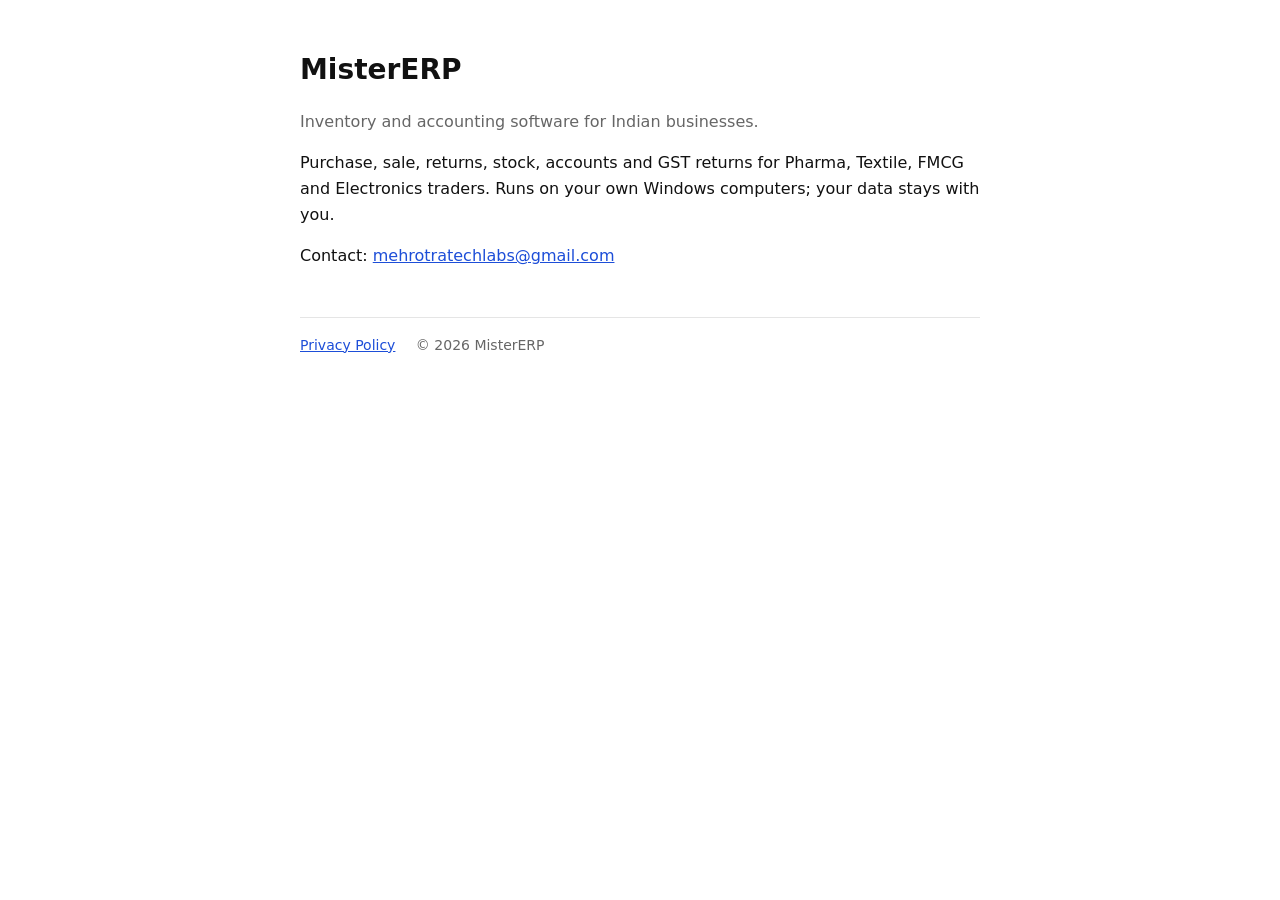
==== index.html @ a4031a54 "Move website to mrerp.in on GitHub Pages Minimal static site (home, privacy policy, 404) replaces th" ====
<!doctype html>
<html lang="en">
<head>
  <meta charset="utf-8">
  <meta name="viewport" content="width=device-width, initial-scale=1">
  <title>MisterERP</title>
  <meta name="description" content="MisterERP: inventory and accounting software for Indian businesses, with full GST.">
  <link rel="icon" href="data:image/svg+xml,<svg xmlns='http://www.w3.org/2000/svg' viewBox='0 0 32 32'><rect width='32' height='32' rx='7' fill='%231d4ed8'/><text x='16' y='23' font-size='18' font-family='Segoe UI,sans-serif' font-weight='700' fill='white' text-anchor='middle'>M</text></svg>">
  <link rel="stylesheet" href="style.css">
</head>
<body>
  <main>
    <h1>MisterERP</h1>
    <p class="muted">Inventory and accounting software for Indian businesses.</p>
    <p>Purchase, sale, returns, stock, accounts and GST returns for Pharma, Textile, FMCG and Electronics traders. Runs on your own Windows computers; your data stays with you.</p>
    <p>Contact: <a href="mailto:mehrotratechlabs@gmail.com">mehrotratechlabs@gmail.com</a></p>
    <footer>
      <a href="privacy.html">Privacy Policy</a>
      © 2026 MisterERP
    </footer>
  </main>
</body>
</html>
---- style.css ----
:root { --bg: #fff; --ink: #111; --muted: #666; --line: #e5e5e5; --link: #1d4ed8; }
@media (prefers-color-scheme: dark) {
  :root { --bg: #111; --ink: #eee; --muted: #999; --line: #2a2a2a; --link: #7aa2ff; }
}
body { margin: 0; background: var(--bg); color: var(--ink); font: 16px/1.6 system-ui, "Segoe UI", sans-serif; }
main { max-width: 680px; margin: 0 auto; padding: 48px 16px; }
h1 { font-size: 28px; margin: 0 0 8px; }
h2 { font-size: 18px; margin: 32px 0 8px; }
a { color: var(--link); }
.muted { color: var(--muted); }
footer { border-top: 1px solid var(--line); margin-top: 48px; padding-top: 16px; font-size: 14px; color: var(--muted); }
footer a { margin-right: 16px; }
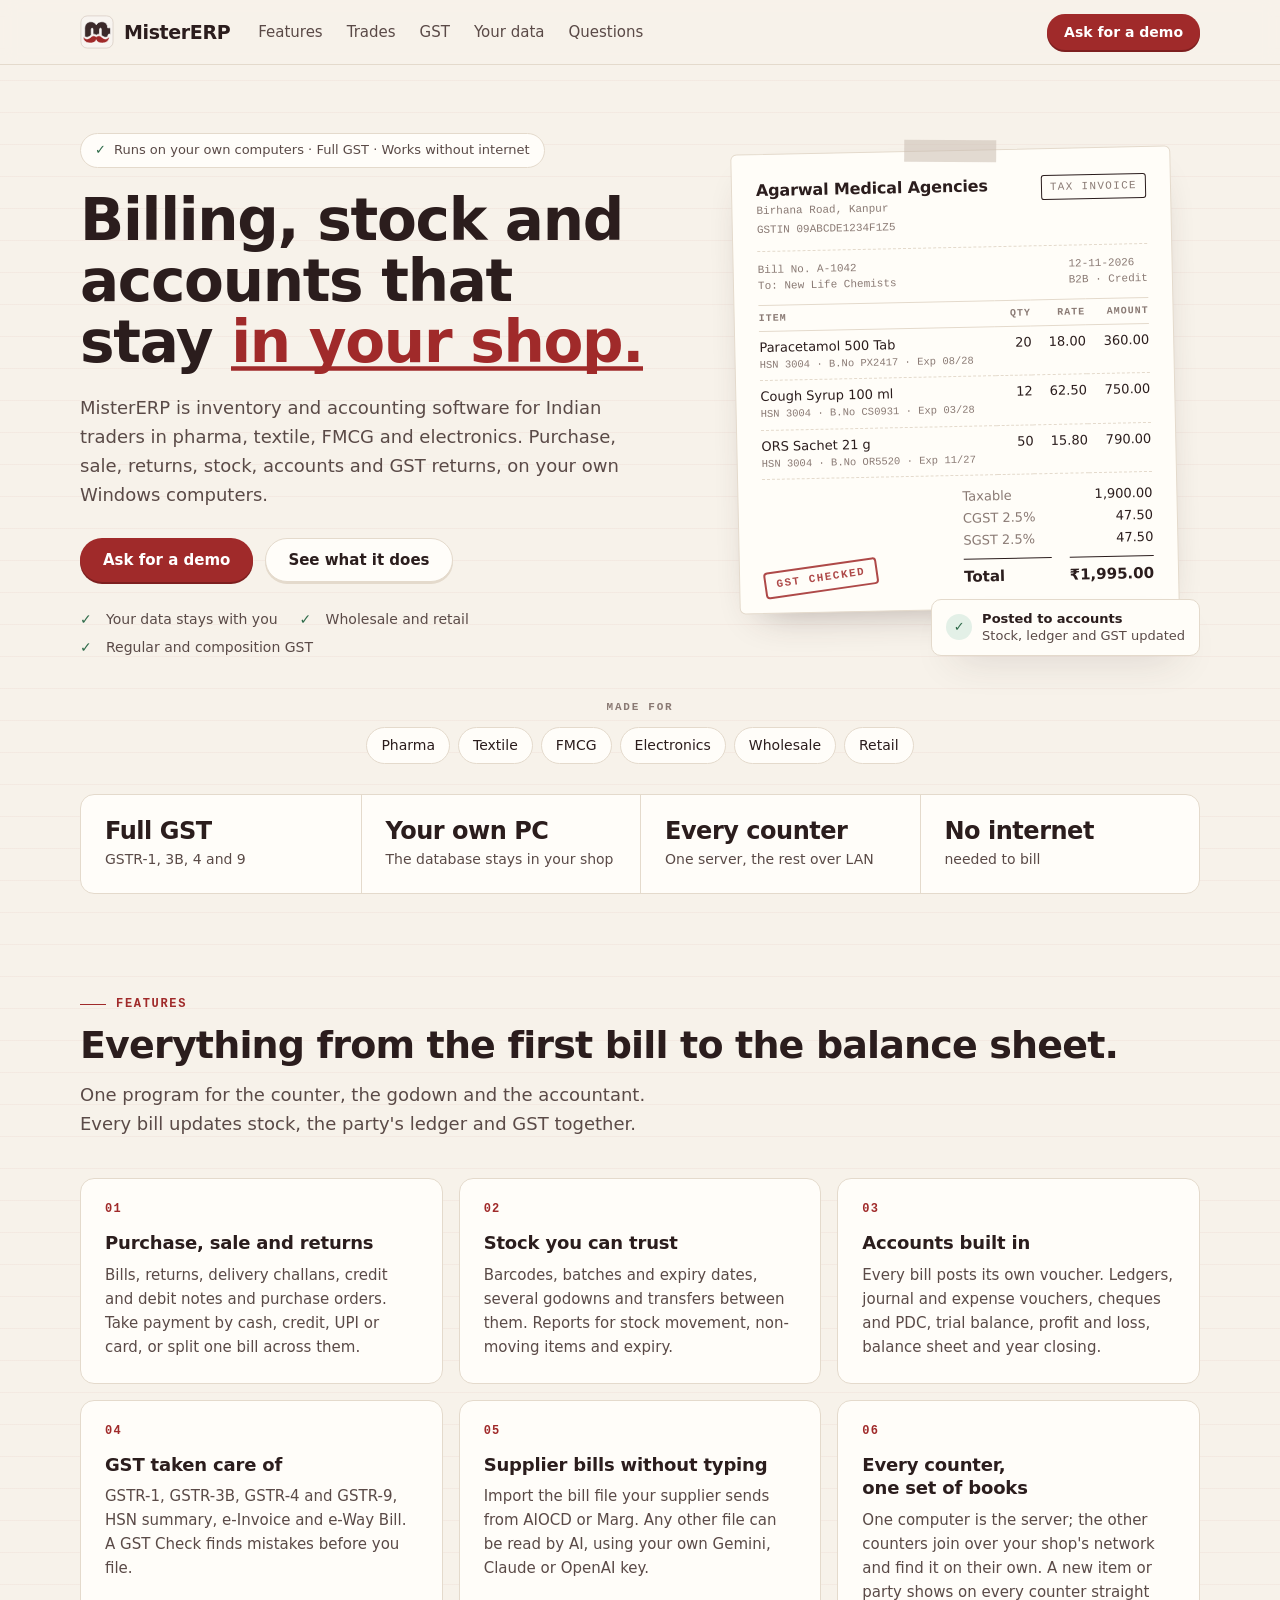
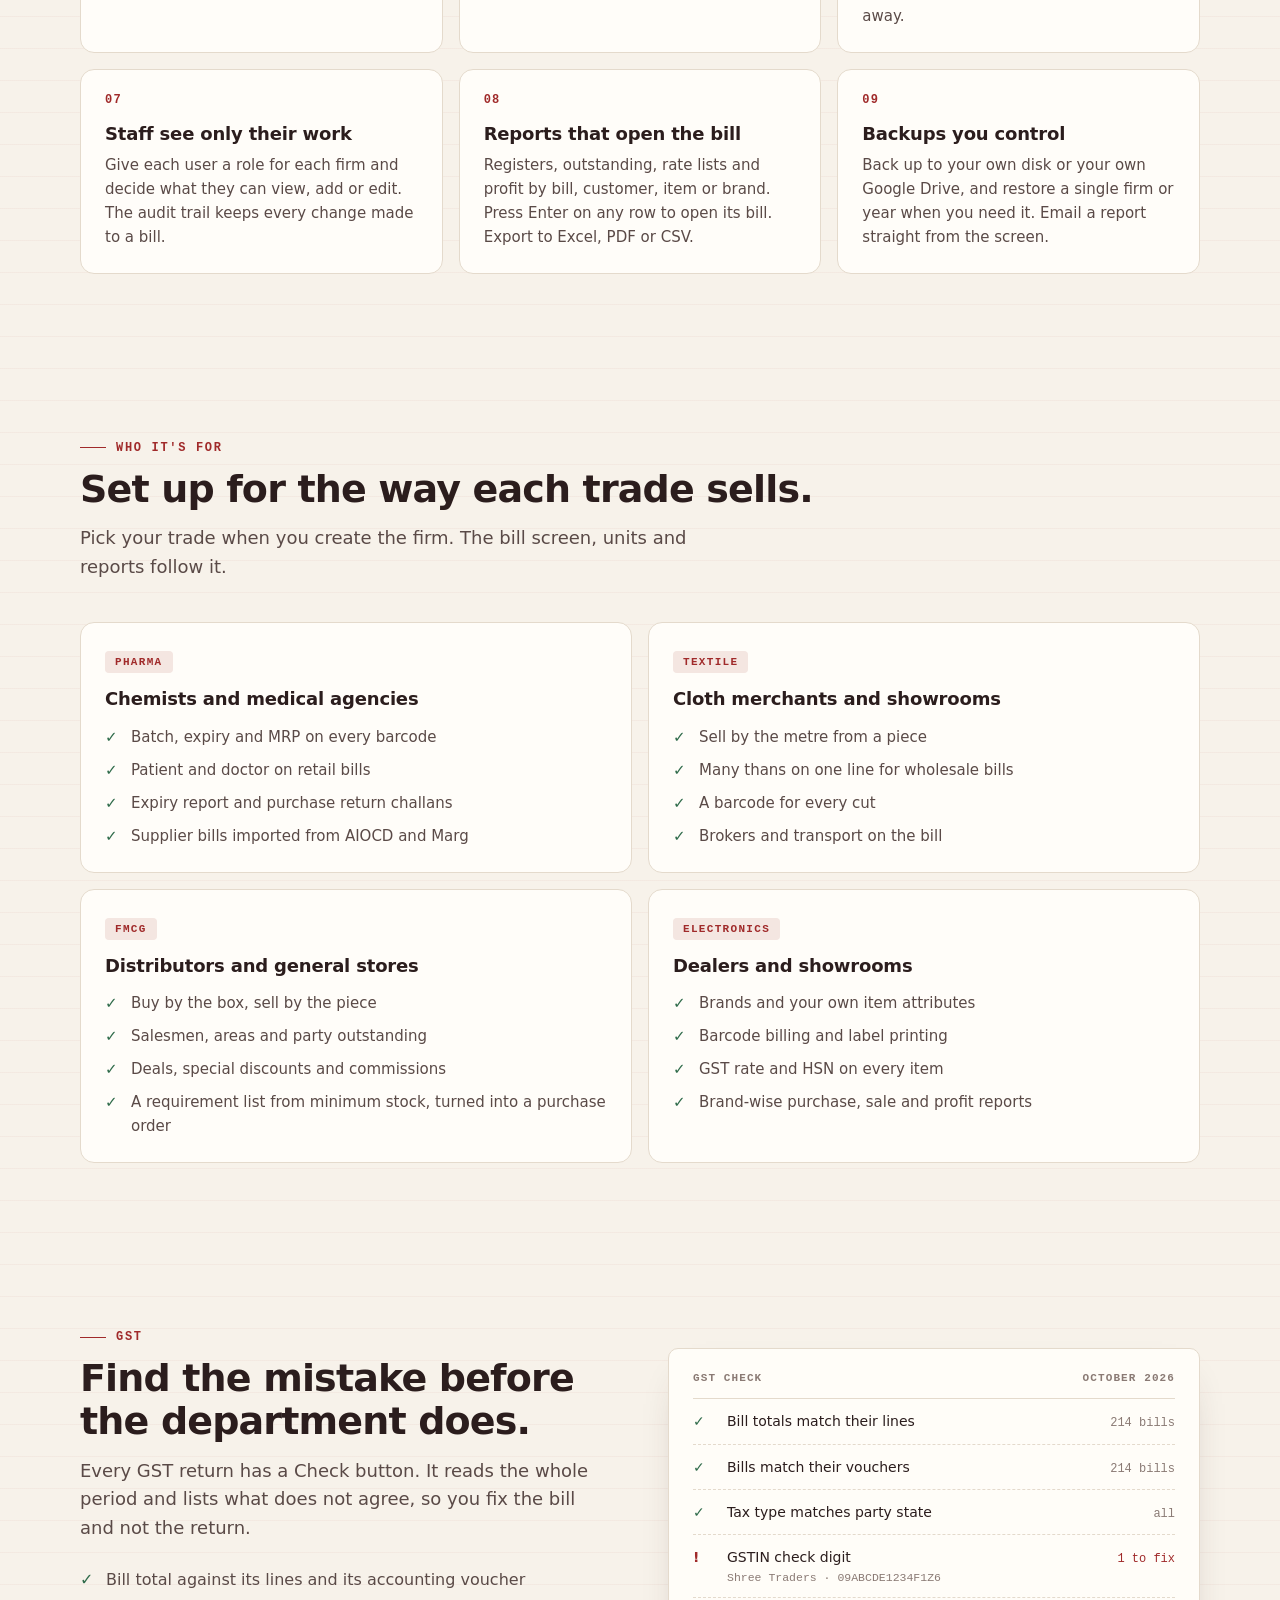
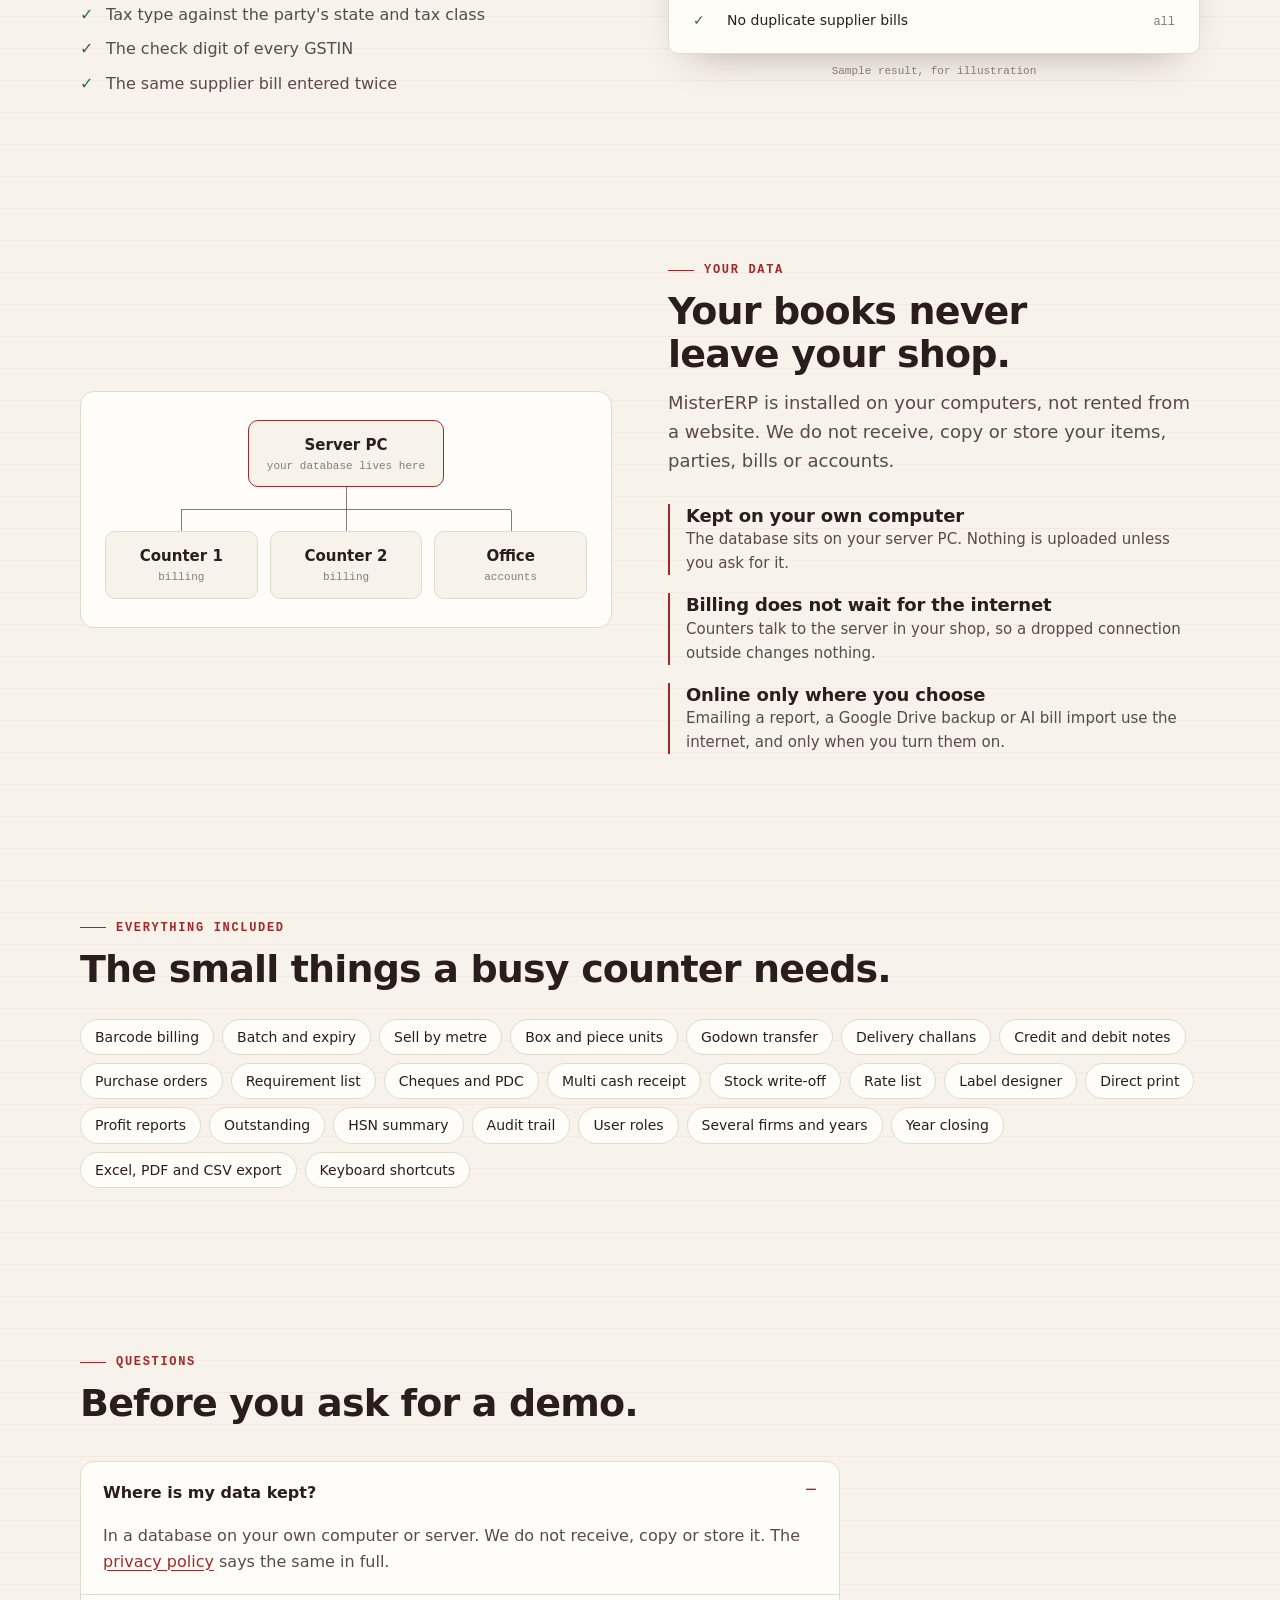
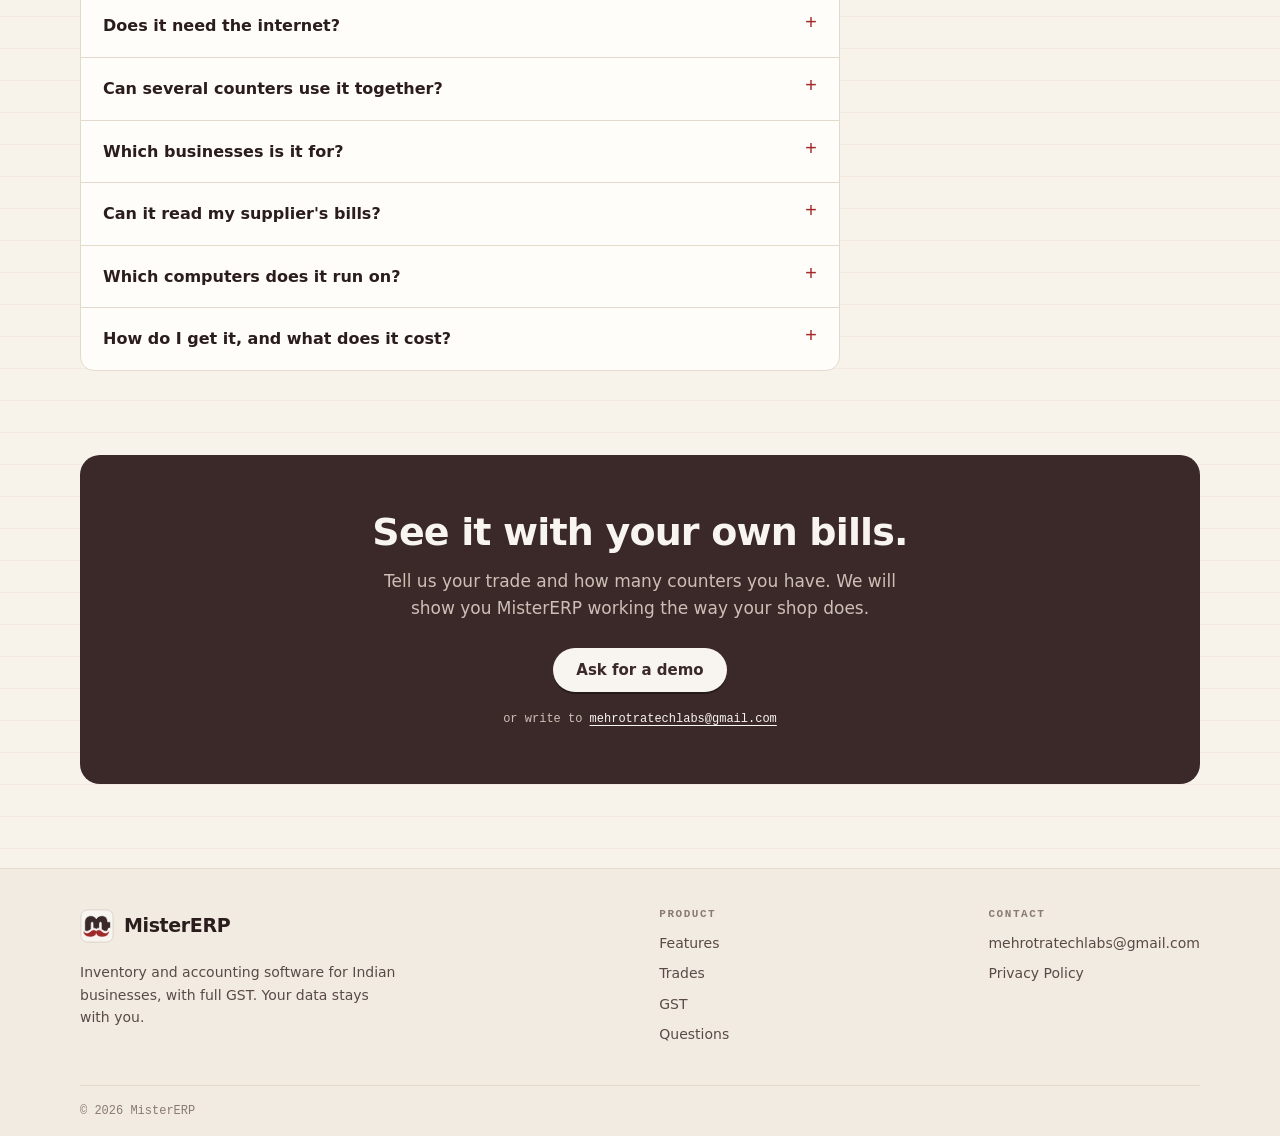
==== commit 16a7a728: "Website: ruled-paper redesign of home, privacy and 404 pages Home page now covers features, trades, " ====
--- a/index.html
+++ b/index.html
@@ -3,21 +3,389 @@
 <head>
   <meta charset="utf-8">
   <meta name="viewport" content="width=device-width, initial-scale=1">
-  <title>MisterERP</title>
-  <meta name="description" content="MisterERP: inventory and accounting software for Indian businesses, with full GST.">
-  <link rel="icon" href="data:image/svg+xml,<svg xmlns='http://www.w3.org/2000/svg' viewBox='0 0 32 32'><rect width='32' height='32' rx='7' fill='%231d4ed8'/><text x='16' y='23' font-size='18' font-family='Segoe UI,sans-serif' font-weight='700' fill='white' text-anchor='middle'>M</text></svg>">
+  <title>MisterERP: billing, stock, accounts and GST for Indian traders</title>
+  <meta name="description" content="MisterERP: inventory and accounting software for Indian businesses, with full GST. For pharma, textile, FMCG and electronics traders. Runs on your own Windows computers; your data stays with you.">
+  <meta name="theme-color" content="#f7f2ea" media="(prefers-color-scheme: light)">
+  <meta name="theme-color" content="#1a1413" media="(prefers-color-scheme: dark)">
+  <meta property="og:title" content="MisterERP">
+  <meta property="og:description" content="Billing, stock, accounts and GST for Indian traders. Runs on your own computers.">
+  <meta property="og:type" content="website">
+  <meta property="og:url" content="https://mrerp.in/">
+  <meta property="og:image" content="https://mrerp.in/apple-touch-icon.png">
+  <link rel="icon" href="favicon.ico" sizes="48x48">
+  <link rel="icon" href="favicon.svg" type="image/svg+xml">
+  <link rel="apple-touch-icon" href="apple-touch-icon.png">
   <link rel="stylesheet" href="style.css">
 </head>
 <body>
+  <header class="top">
+    <div class="wrap">
+      <a class="brand" href="./"><img src="favicon.svg" alt="" width="34" height="34">MisterERP</a>
+      <nav class="nav" aria-label="Sections">
+        <a href="#features">Features</a>
+        <a href="#trades">Trades</a>
+        <a href="#gst">GST</a>
+        <a href="#data">Your data</a>
+        <a href="#questions">Questions</a>
+      </nav>
+      <a class="btn small" href="mailto:mehrotratechlabs@gmail.com?subject=MisterERP%20demo">Ask for a demo</a>
+    </div>
+  </header>
+
   <main>
-    <h1>MisterERP</h1>
-    <p class="muted">Inventory and accounting software for Indian businesses.</p>
-    <p>Purchase, sale, returns, stock, accounts and GST returns for Pharma, Textile, FMCG and Electronics traders. Runs on your own Windows computers; your data stays with you.</p>
-    <p>Contact: <a href="mailto:mehrotratechlabs@gmail.com">mehrotratechlabs@gmail.com</a></p>
-    <footer>
-      <a href="privacy.html">Privacy Policy</a>
-      © 2026 MisterERP
-    </footer>
+    <section class="hero">
+      <div class="wrap">
+        <div>
+          <p class="pill"><b>✓</b> Runs on your own computers · Full GST · Works without internet</p>
+          <h1>Billing, stock and accounts that stay <em>in your shop.</em></h1>
+          <p class="lede">MisterERP is inventory and accounting software for Indian traders in pharma, textile, FMCG and electronics. Purchase, sale, returns, stock, accounts and GST returns, on your own Windows computers.</p>
+          <div class="cta">
+            <a class="btn" href="mailto:mehrotratechlabs@gmail.com?subject=MisterERP%20demo">Ask for a demo</a>
+            <a class="btn ghost" href="#features">See what it does</a>
+          </div>
+          <ul class="ticks">
+            <li>Your data stays with you</li>
+            <li>Wholesale and retail</li>
+            <li>Regular and composition GST</li>
+          </ul>
+        </div>
+
+        <div class="hero-art" role="img" aria-label="Illustration: a GST tax invoice with batch numbers, tax split and total, and a note that the bill passed the GST Check.">
+          <div class="sheet bill" aria-hidden="true">
+            <div class="bill-head">
+              <div>
+                <strong>Agarwal Medical Agencies</strong>
+                <span>Birhana Road, Kanpur<br>GSTIN 09ABCDE1234F1Z5</span>
+              </div>
+              <span class="bill-tag">TAX INVOICE</span>
+            </div>
+            <div class="bill-meta">
+              <span>Bill No. A-1042<br>To: New Life Chemists</span>
+              <span>12-11-2026<br>B2B · Credit</span>
+            </div>
+            <table>
+              <thead>
+                <tr><th>Item</th><th>Qty</th><th>Rate</th><th>Amount</th></tr>
+              </thead>
+              <tbody>
+                <tr><td>Paracetamol 500 Tab<small>HSN 3004 · B.No PX2417 · Exp 08/28</small></td><td>20</td><td>18.00</td><td>360.00</td></tr>
+                <tr><td>Cough Syrup 100 ml<small>HSN 3004 · B.No CS0931 · Exp 03/28</small></td><td>12</td><td>62.50</td><td>750.00</td></tr>
+                <tr><td>ORS Sachet 21 g<small>HSN 3004 · B.No OR5520 · Exp 11/27</small></td><td>50</td><td>15.80</td><td>790.00</td></tr>
+              </tbody>
+            </table>
+            <div class="bill-foot">
+              <span class="stamp">GST CHECKED</span>
+              <dl class="bill-sum">
+                <dt>Taxable</dt><dd>1,900.00</dd>
+                <dt>CGST 2.5%</dt><dd>47.50</dd>
+                <dt>SGST 2.5%</dt><dd>47.50</dd>
+                <dt class="total">Total</dt><dd class="total">₹1,995.00</dd>
+              </dl>
+            </div>
+          </div>
+          <div class="sheet slip" aria-hidden="true">
+            <i>✓</i>
+            <span><b>Posted to accounts</b>Stock, ledger and GST updated</span>
+          </div>
+        </div>
+      </div>
+    </section>
+
+    <section class="facts">
+      <div class="wrap">
+        <p class="facts-label">Made for</p>
+        <ul class="chips">
+          <li>Pharma</li>
+          <li>Textile</li>
+          <li>FMCG</li>
+          <li>Electronics</li>
+          <li>Wholesale</li>
+          <li>Retail</li>
+        </ul>
+        <div class="facts-grid">
+          <div><strong>Full GST</strong><span>GSTR-1, 3B, 4 and 9</span></div>
+          <div><strong>Your own PC</strong><span>The database stays in your shop</span></div>
+          <div><strong>Every counter</strong><span>One server, the rest over LAN</span></div>
+          <div><strong>No internet</strong><span>needed to bill</span></div>
+        </div>
+      </div>
+    </section>
+
+    <section id="features">
+      <div class="wrap">
+        <p class="kicker">Features</p>
+        <h2>Everything from the first bill to the balance sheet.</h2>
+        <p class="lede">One program for the counter, the godown and the accountant. Every bill updates stock, the party's ledger and GST together.</p>
+
+        <div class="grid three">
+          <article class="card">
+            <span class="num">01</span>
+            <h3>Purchase, sale and returns</h3>
+            <p>Bills, returns, delivery challans, credit and debit notes and purchase orders. Take payment by cash, credit, UPI or card, or split one bill across them.</p>
+          </article>
+          <article class="card">
+            <span class="num">02</span>
+            <h3>Stock you can trust</h3>
+            <p>Barcodes, batches and expiry dates, several godowns and transfers between them. Reports for stock movement, non-moving items and expiry.</p>
+          </article>
+          <article class="card">
+            <span class="num">03</span>
+            <h3>Accounts built in</h3>
+            <p>Every bill posts its own voucher. Ledgers, journal and expense vouchers, cheques and PDC, trial balance, profit and loss, balance sheet and year closing.</p>
+          </article>
+          <article class="card">
+            <span class="num">04</span>
+            <h3>GST taken care of</h3>
+            <p>GSTR-1, GSTR-3B, GSTR-4 and GSTR-9, HSN summary, e-Invoice and e-Way Bill. A GST Check finds mistakes before you file.</p>
+          </article>
+          <article class="card">
+            <span class="num">05</span>
+            <h3>Supplier bills without typing</h3>
+            <p>Import the bill file your supplier sends from AIOCD or Marg. Any other file can be read by AI, using your own Gemini, Claude or OpenAI key.</p>
+          </article>
+          <article class="card">
+            <span class="num">06</span>
+            <h3>Every counter, one set of books</h3>
+            <p>One computer is the server; the other counters join over your shop's network and find it on their own. A new item or party shows on every counter straight away.</p>
+          </article>
+          <article class="card">
+            <span class="num">07</span>
+            <h3>Staff see only their work</h3>
+            <p>Give each user a role for each firm and decide what they can view, add or edit. The audit trail keeps every change made to a bill.</p>
+          </article>
+          <article class="card">
+            <span class="num">08</span>
+            <h3>Reports that open the bill</h3>
+            <p>Registers, outstanding, rate lists and profit by bill, customer, item or brand. Press Enter on any row to open its bill. Export to Excel, PDF or CSV.</p>
+          </article>
+          <article class="card">
+            <span class="num">09</span>
+            <h3>Backups you control</h3>
+            <p>Back up to your own disk or your own Google Drive, and restore a single firm or year when you need it. Email a report straight from the screen.</p>
+          </article>
+        </div>
+      </div>
+    </section>
+
+    <section id="trades">
+      <div class="wrap">
+        <p class="kicker">Who it's for</p>
+        <h2>Set up for the way each trade sells.</h2>
+        <p class="lede">Pick your trade when you create the firm. The bill screen, units and reports follow it.</p>
+
+        <div class="grid two">
+          <article class="card">
+            <span class="tag">Pharma</span>
+            <h3>Chemists and medical agencies</h3>
+            <ul class="ticks">
+              <li>Batch, expiry and MRP on every barcode</li>
+              <li>Patient and doctor on retail bills</li>
+              <li>Expiry report and purchase return challans</li>
+              <li>Supplier bills imported from AIOCD and Marg</li>
+            </ul>
+          </article>
+          <article class="card">
+            <span class="tag">Textile</span>
+            <h3>Cloth merchants and showrooms</h3>
+            <ul class="ticks">
+              <li>Sell by the metre from a piece</li>
+              <li>Many thans on one line for wholesale bills</li>
+              <li>A barcode for every cut</li>
+              <li>Brokers and transport on the bill</li>
+            </ul>
+          </article>
+          <article class="card">
+            <span class="tag">FMCG</span>
+            <h3>Distributors and general stores</h3>
+            <ul class="ticks">
+              <li>Buy by the box, sell by the piece</li>
+              <li>Salesmen, areas and party outstanding</li>
+              <li>Deals, special discounts and commissions</li>
+              <li>A requirement list from minimum stock, turned into a purchase order</li>
+            </ul>
+          </article>
+          <article class="card">
+            <span class="tag">Electronics</span>
+            <h3>Dealers and showrooms</h3>
+            <ul class="ticks">
+              <li>Brands and your own item attributes</li>
+              <li>Barcode billing and label printing</li>
+              <li>GST rate and HSN on every item</li>
+              <li>Brand-wise purchase, sale and profit reports</li>
+            </ul>
+          </article>
+        </div>
+      </div>
+    </section>
+
+    <section id="gst">
+      <div class="wrap split">
+        <div>
+          <p class="kicker">GST</p>
+          <h2>Find the mistake before the department does.</h2>
+          <p class="lede">Every GST return has a Check button. It reads the whole period and lists what does not agree, so you fix the bill and not the return.</p>
+          <ul class="ticks">
+            <li>Bill total against its lines and its accounting voucher</li>
+            <li>Tax type against the party's state and tax class</li>
+            <li>The check digit of every GSTIN</li>
+            <li>The same supplier bill entered twice</li>
+          </ul>
+        </div>
+        <div>
+          <div class="sheet check" role="img" aria-label="Illustration: a GST Check result with four checks passed and one GSTIN to correct.">
+            <div class="check-head" aria-hidden="true"><span>GST Check</span><span>October 2026</span></div>
+            <ul aria-hidden="true">
+              <li><i>✓</i>Bill totals match their lines<span>214 bills</span></li>
+              <li><i>✓</i>Bills match their vouchers<span>214 bills</span></li>
+              <li><i>✓</i>Tax type matches party state<span>all</span></li>
+              <li class="warn"><i>!</i><div>GSTIN check digit<small>Shree Traders · 09ABCDE1234F1Z6</small></div><span>1 to fix</span></li>
+              <li><i>✓</i>No duplicate supplier bills<span>all</span></li>
+            </ul>
+          </div>
+          <p class="art-note">Sample result, for illustration</p>
+        </div>
+      </div>
+    </section>
+
+    <section id="data">
+      <div class="wrap split">
+        <div>
+          <div class="lan" role="img" aria-label="Diagram: one server computer in the shop holds the database; two counters and the office connect to it over the shop's network.">
+            <div aria-hidden="true">
+              <span class="node main">Server PC<small>your database lives here</small></span>
+              <div class="wire"></div>
+              <div class="lan-row">
+                <span class="node">Counter 1<small>billing</small></span>
+                <span class="node">Counter 2<small>billing</small></span>
+                <span class="node">Office<small>accounts</small></span>
+              </div>
+            </div>
+          </div>
+        </div>
+        <div>
+          <p class="kicker">Your data</p>
+          <h2>Your books never leave your shop.</h2>
+          <p class="lede">MisterERP is installed on your computers, not rented from a website. We do not receive, copy or store your items, parties, bills or accounts.</p>
+          <div class="points">
+            <div>
+              <h3>Kept on your own computer</h3>
+              <p>The database sits on your server PC. Nothing is uploaded unless you ask for it.</p>
+            </div>
+            <div>
+              <h3>Billing does not wait for the internet</h3>
+              <p>Counters talk to the server in your shop, so a dropped connection outside changes nothing.</p>
+            </div>
+            <div>
+              <h3>Online only where you choose</h3>
+              <p>Emailing a report, a Google Drive backup or AI bill import use the internet, and only when you turn them on.</p>
+            </div>
+          </div>
+        </div>
+      </div>
+    </section>
+
+    <section>
+      <div class="wrap">
+        <p class="kicker">Everything included</p>
+        <h2>The small things a busy counter needs.</h2>
+        <ul class="chips left">
+          <li>Barcode billing</li>
+          <li>Batch and expiry</li>
+          <li>Sell by metre</li>
+          <li>Box and piece units</li>
+          <li>Godown transfer</li>
+          <li>Delivery challans</li>
+          <li>Credit and debit notes</li>
+          <li>Purchase orders</li>
+          <li>Requirement list</li>
+          <li>Cheques and PDC</li>
+          <li>Multi cash receipt</li>
+          <li>Stock write-off</li>
+          <li>Rate list</li>
+          <li>Label designer</li>
+          <li>Direct print</li>
+          <li>Profit reports</li>
+          <li>Outstanding</li>
+          <li>HSN summary</li>
+          <li>Audit trail</li>
+          <li>User roles</li>
+          <li>Several firms and years</li>
+          <li>Year closing</li>
+          <li>Excel, PDF and CSV export</li>
+          <li>Keyboard shortcuts</li>
+        </ul>
+      </div>
+    </section>
+
+    <section id="questions">
+      <div class="wrap">
+        <p class="kicker">Questions</p>
+        <h2>Before you ask for a demo.</h2>
+        <div class="faq">
+          <details open>
+            <summary>Where is my data kept?</summary>
+            <p>In a database on your own computer or server. We do not receive, copy or store it. The <a href="privacy.html">privacy policy</a> says the same in full.</p>
+          </details>
+          <details>
+            <summary>Does it need the internet?</summary>
+            <p>Not for billing, stock, accounts or reports. The internet is used only for what you turn on yourself: emailing reports, backups to your Google Drive and AI bill import.</p>
+          </details>
+          <details>
+            <summary>Can several counters use it together?</summary>
+            <p>Yes. One computer is the server and the other counters connect over your shop's network. They find the server on their own, even after its address changes.</p>
+          </details>
+          <details>
+            <summary>Which businesses is it for?</summary>
+            <p>Pharma, textile, FMCG and electronics traders, wholesale or retail, registered as regular or composition dealers under GST.</p>
+          </details>
+          <details>
+            <summary>Can it read my supplier's bills?</summary>
+            <p>Yes. Purchase import reads the AIOCD invoice file and Marg's bill export formats. A file it cannot read can be passed to AI import, which runs on your own Gemini, Claude or OpenAI key.</p>
+          </details>
+          <details>
+            <summary>Which computers does it run on?</summary>
+            <p>Windows 10 and Windows 11.</p>
+          </details>
+          <details>
+            <summary>How do I get it, and what does it cost?</summary>
+            <p>Write to <a href="mailto:mehrotratechlabs@gmail.com?subject=MisterERP%20demo">mehrotratechlabs@gmail.com</a>. We will show it to you with your own kind of bills and tell you the price for your shop.</p>
+          </details>
+        </div>
+      </div>
+    </section>
+
+    <section class="band">
+      <div class="wrap">
+        <div class="band-box">
+          <h2>See it with your own bills.</h2>
+          <p>Tell us your trade and how many counters you have. We will show you MisterERP working the way your shop does.</p>
+          <a class="btn light" href="mailto:mehrotratechlabs@gmail.com?subject=MisterERP%20demo">Ask for a demo</a>
+          <small>or write to <a href="mailto:mehrotratechlabs@gmail.com">mehrotratechlabs@gmail.com</a></small>
+        </div>
+      </div>
+    </section>
   </main>
+
+  <footer class="foot">
+    <div class="wrap">
+      <div>
+        <a class="brand" href="./"><img src="favicon.svg" alt="" width="34" height="34">MisterERP</a>
+        <p>Inventory and accounting software for Indian businesses, with full GST. Your data stays with you.</p>
+      </div>
+      <nav aria-label="Product">
+        <b>Product</b>
+        <a href="#features">Features</a>
+        <a href="#trades">Trades</a>
+        <a href="#gst">GST</a>
+        <a href="#questions">Questions</a>
+      </nav>
+      <nav aria-label="Contact and legal">
+        <b>Contact</b>
+        <a href="mailto:mehrotratechlabs@gmail.com">mehrotratechlabs@gmail.com</a>
+        <a href="privacy.html">Privacy Policy</a>
+      </nav>
+    </div>
+    <div class="wrap foot-end">© 2026 MisterERP</div>
+  </footer>
 </body>
 </html>
--- a/style.css
+++ b/style.css
@@ -1,12 +1,260 @@
-:root { --bg: #fff; --ink: #111; --muted: #666; --line: #e5e5e5; --link: #1d4ed8; }
+/* MisterERP website: ruled-paper theme. System fonts only, no scripts. */
+
+:root {
+  color-scheme: light dark;
+  --paper: #f7f2ea;
+  --card: #fffdf9;
+  --ink: #2b1d1d;
+  --body: #5a4a47;
+  --muted: #8a7a74;
+  --line: #e4dacc;
+  --rule: rgba(160, 42, 42, .045);
+  --accent: #a02a2a;
+  --accent-soft: #f4e6e1;
+  --ok: #2f6b4a;
+  --btn: #a02a2a;
+  --btn-deep: #7d1f1f;
+  --band: #3b2929;
+  --band-ink: #f8f4f0;
+  --band-muted: #cdbfb6;
+  --shadow: 0 18px 40px -24px rgba(59, 41, 41, .45);
+  --sans: "Segoe UI Variable Text", "Segoe UI", system-ui, -apple-system, Roboto, "Helvetica Neue", Arial, sans-serif;
+  --display: "Segoe UI Variable Display", "Segoe UI", system-ui, -apple-system, Roboto, "Helvetica Neue", Arial, sans-serif;
+  --mono: ui-monospace, "Cascadia Mono", "Cascadia Code", Consolas, "SF Mono", Menlo, monospace;
+}
+
 @media (prefers-color-scheme: dark) {
-  :root { --bg: #111; --ink: #eee; --muted: #999; --line: #2a2a2a; --link: #7aa2ff; }
-}
-body { margin: 0; background: var(--bg); color: var(--ink); font: 16px/1.6 system-ui, "Segoe UI", sans-serif; }
-main { max-width: 680px; margin: 0 auto; padding: 48px 16px; }
-h1 { font-size: 28px; margin: 0 0 8px; }
-h2 { font-size: 18px; margin: 32px 0 8px; }
-a { color: var(--link); }
-.muted { color: var(--muted); }
-footer { border-top: 1px solid var(--line); margin-top: 48px; padding-top: 16px; font-size: 14px; color: var(--muted); }
-footer a { margin-right: 16px; }
+  :root {
+    --paper: #1a1413;
+    --card: #231b1a;
+    --ink: #f3ece4;
+    --body: #cbbeb6;
+    --muted: #96877f;
+    --line: #3a2e2c;
+    --rule: rgba(248, 244, 240, .03);
+    --accent: #e58a80;
+    --accent-soft: #3a2422;
+    --ok: #86c8a1;
+    --band: #2b1f1e;
+    --shadow: 0 18px 40px -24px rgba(0, 0, 0, .8);
+  }
+}
+
+*, *::before, *::after { box-sizing: border-box; }
+
+html { scroll-behavior: smooth; scroll-padding-top: 84px; -webkit-text-size-adjust: 100%; }
+@media (prefers-reduced-motion: reduce) { html { scroll-behavior: auto; } }
+
+body {
+  margin: 0;
+  background-color: var(--paper);
+  background-image: repeating-linear-gradient(0deg, transparent 0 31px, var(--rule) 31px 32px);
+  color: var(--body);
+  font: 16px/1.6 var(--sans);
+  display: flex; flex-direction: column; min-height: 100vh;
+}
+main { flex: 1; }
+
+h1, h2, h3 { color: var(--ink); font-family: var(--display); font-weight: 700; letter-spacing: -.022em; margin: 0; text-wrap: balance; }
+h1 { font-size: clamp(36px, 5.6vw, 58px); line-height: 1.05; }
+h2 { font-size: clamp(27px, 3.6vw, 38px); line-height: 1.12; }
+h3 { font-size: 18px; line-height: 1.3; letter-spacing: -.01em; }
+p { margin: 0; }
+a { color: var(--accent); text-underline-offset: 3px; }
+a:focus-visible, summary:focus-visible { outline: 2px solid var(--accent); outline-offset: 3px; border-radius: 4px; }
+b, strong { color: var(--ink); font-weight: 600; }
+code { font-family: var(--mono); font-size: .9em; background: var(--accent-soft); color: var(--ink); padding: 1px 5px; border-radius: 4px; }
+
+.wrap { width: min(1120px, 100% - 40px); margin-inline: auto; }
+@media (max-width: 600px) { .wrap { width: calc(100% - 32px); } }
+
+/* Header */
+.top { position: sticky; top: 0; z-index: 10; background: color-mix(in srgb, var(--paper) 88%, transparent); backdrop-filter: blur(8px); -webkit-backdrop-filter: blur(8px); border-bottom: 1px solid var(--line); }
+.top .wrap { display: flex; align-items: center; gap: 28px; height: 64px; }
+.brand { display: inline-flex; align-items: center; gap: 10px; color: var(--ink); font: 700 19px/1 var(--display); letter-spacing: -.02em; text-decoration: none; }
+.brand img { width: 34px; height: 34px; display: block; }
+.nav { display: flex; gap: 24px; margin-right: auto; }
+.nav a { color: var(--body); font-size: 15px; text-decoration: none; }
+.nav a:hover { color: var(--ink); }
+.top .btn { margin-left: auto; }
+.nav + .btn { margin-left: 0; }
+@media (max-width: 760px) { .nav { display: none; } .nav + .btn { margin-left: auto; } }
+
+/* Buttons */
+.btn { display: inline-flex; align-items: center; gap: 8px; padding: 12px 22px; border-radius: 999px; border: 1px solid transparent; background: var(--btn); color: #fff; font: 600 15px/1.2 var(--sans); text-decoration: none; white-space: nowrap; box-shadow: 0 2px 0 var(--btn-deep); transition: transform .12s ease, box-shadow .12s ease, background-color .12s ease; }
+.btn:hover { background: #ab3030; }
+.btn:active { transform: translateY(2px); box-shadow: 0 0 0 var(--btn-deep); }
+.btn.small { padding: 9px 16px; font-size: 14px; }
+.btn.ghost { background: var(--card); color: var(--ink); border-color: var(--line); box-shadow: 0 2px 0 var(--line); }
+.btn.ghost:hover { background: var(--card); border-color: var(--muted); }
+.btn.light { background: var(--band-ink); color: #3b2929; box-shadow: 0 2px 0 rgba(0, 0, 0, .35); }
+.btn.light:hover { background: #fff; }
+@media (prefers-reduced-motion: reduce) { .btn { transition: none; } }
+
+/* Shared bits */
+.kicker { display: flex; align-items: center; gap: 10px; margin-bottom: 14px; color: var(--accent); font: 600 12px/1 var(--mono); letter-spacing: .14em; text-transform: uppercase; }
+.kicker::before { content: ""; width: 26px; height: 1px; background: currentColor; }
+.lede { margin-top: 14px; max-width: 620px; font-size: 18px; line-height: 1.6; }
+section { padding: 84px 0; }
+@media (max-width: 760px) { section { padding: 56px 0; } }
+.ticks { list-style: none; margin: 0; padding: 0; display: grid; gap: 9px; }
+.ticks li { position: relative; padding-left: 26px; }
+.ticks li::before { content: "✓"; position: absolute; left: 0; top: 0; color: var(--ok); font-weight: 700; }
+
+/* Hero */
+.hero { padding: 68px 0 44px; }
+.hero .wrap { display: grid; grid-template-columns: 1.08fr .92fr; gap: 56px; align-items: center; }
+.hero .wrap > *, .split > * { min-width: 0; }
+.pill { display: inline-block; margin-bottom: 22px; padding: 6px 14px; border: 1px solid var(--line); border-radius: 999px; background: var(--card); color: var(--body); font-size: 13px; }
+.pill b { margin-right: 4px; color: var(--ok); }
+.hero h1 em { font-style: normal; color: var(--accent); box-shadow: inset 0 -.09em 0 var(--paper), inset 0 -.17em 0 var(--accent); }
+.hero .lede { max-width: 540px; margin-top: 22px; }
+.cta { display: flex; flex-wrap: wrap; gap: 12px; margin-top: 28px; }
+.hero .ticks { display: flex; flex-wrap: wrap; gap: 6px 22px; margin-top: 26px; font-size: 14px; }
+.hero-art { position: relative; padding: 14px 8px 46px; }
+@media (max-width: 900px) {
+  .hero { padding-top: 44px; }
+  .hero .wrap { grid-template-columns: 1fr; gap: 40px; }
+}
+
+/* Paper sheets: always light, like a printed page */
+.sheet {
+  --ink: #2b1d1d; --body: #5a4a47; --muted: #8a7a74; --line: #e4dacc; --accent: #a02a2a; --ok: #2f6b4a;
+  background: #fffdf8; color: var(--body); border: 1px solid var(--line); border-radius: 6px; box-shadow: var(--shadow);
+}
+.bill { position: relative; width: min(100%, 440px); margin-inline: auto; padding: 26px 24px 20px; font-size: 13px; line-height: 1.45; transform: rotate(-1.2deg); }
+.bill::before { content: ""; position: absolute; top: -11px; left: 50%; width: 92px; height: 22px; margin-left: -46px; background: rgba(203, 189, 178, .55); transform: rotate(1.5deg); }
+.bill-head { display: flex; justify-content: space-between; gap: 12px; padding-bottom: 12px; border-bottom: 1px dashed var(--line); }
+.bill-head strong { display: block; font: 700 16px/1.25 var(--display); letter-spacing: -.01em; }
+.bill-head span, .bill-meta { font: 11px/1.5 var(--mono); color: var(--muted); }
+.bill-tag { align-self: flex-start; padding: 3px 8px; border: 1px solid var(--ink); border-radius: 3px; color: var(--ink); font: 700 10px/1.3 var(--mono); letter-spacing: .12em; white-space: nowrap; }
+.bill-meta { display: flex; justify-content: space-between; gap: 12px; padding: 10px 0; }
+.bill table { width: 100%; border-collapse: collapse; }
+.bill th { padding: 6px 0; border-block: 1px solid var(--line); color: var(--muted); font: 600 10px/1.3 var(--mono); letter-spacing: .1em; text-transform: uppercase; text-align: right; }
+.bill td { padding: 7px 0; border-bottom: 1px dashed var(--line); color: var(--ink); text-align: right; vertical-align: top; font-variant-numeric: tabular-nums; }
+.bill th:first-child, .bill td:first-child { text-align: left; }
+.bill th + th, .bill td + td { padding-left: 12px; }
+.bill td small { display: block; color: var(--muted); font: 10.5px/1.5 var(--mono); }
+.bill-foot { display: flex; justify-content: space-between; align-items: flex-end; gap: 16px; margin-top: 12px; }
+.bill-sum { margin: 0 0 0 auto; min-width: 190px; display: grid; grid-template-columns: 1fr auto; gap: 3px 18px; font-variant-numeric: tabular-nums; }
+.bill-sum dt { color: var(--muted); }
+.bill-sum dd { margin: 0; color: var(--ink); text-align: right; }
+.bill-sum .total { margin-top: 5px; padding-top: 7px; border-top: 1px solid var(--ink); color: var(--ink); font-weight: 700; font-size: 15px; }
+.stamp { padding: 5px 10px; border: 2px solid var(--accent); border-radius: 4px; color: var(--accent); font: 700 11px/1.2 var(--mono); letter-spacing: .14em; transform: rotate(-7deg); opacity: .85; white-space: nowrap; }
+@media (max-width: 480px) {
+  .bill { padding-inline: 18px; }
+  .bill-foot { gap: 10px; }
+  .bill-sum { min-width: 150px; gap: 3px 12px; }
+  .stamp { padding: 4px 6px; font-size: 9px; letter-spacing: .08em; }
+}
+.slip { position: absolute; right: 0; bottom: 0; display: flex; gap: 10px; align-items: center; padding: 10px 14px; border-radius: 10px; font-size: 13px; line-height: 1.35; }
+.slip i { display: grid; place-items: center; width: 26px; height: 26px; flex: none; border-radius: 50%; background: #e3f0e7; color: var(--ok); font-style: normal; font-weight: 700; }
+.slip b { display: block; }
+.art-note { margin-top: 10px; text-align: center; color: var(--muted); font: 11px/1.4 var(--mono); }
+
+/* Facts strip */
+.facts { padding: 0 0 20px; }
+.facts-label { margin-bottom: 14px; text-align: center; color: var(--muted); font: 600 11px/1 var(--mono); letter-spacing: .16em; text-transform: uppercase; }
+.chips { display: flex; flex-wrap: wrap; justify-content: center; gap: 8px; list-style: none; margin: 0; padding: 0; }
+.chips li { padding: 6px 14px; border: 1px solid var(--line); border-radius: 999px; background: var(--card); color: var(--ink); font-size: 14px; }
+.chips.left { justify-content: flex-start; margin-top: 28px; }
+.facts-grid { display: grid; grid-template-columns: repeat(4, 1fr); margin-top: 30px; border: 1px solid var(--line); border-radius: 14px; background: var(--card); overflow: hidden; }
+.facts-grid div { padding: 22px 24px; border-left: 1px solid var(--line); }
+.facts-grid div:first-child { border-left: 0; }
+.facts-grid strong { display: block; font: 700 24px/1.2 var(--display); letter-spacing: -.02em; }
+.facts-grid span { font-size: 14px; }
+@media (max-width: 760px) {
+  .facts-grid { grid-template-columns: 1fr 1fr; }
+  .facts-grid div { padding: 18px; }
+  .facts-grid div:nth-child(odd) { border-left: 0; }
+  .facts-grid div:nth-child(n+3) { border-top: 1px solid var(--line); }
+}
+
+/* Cards */
+.grid { display: grid; gap: 16px; margin-top: 40px; }
+.grid.three { grid-template-columns: repeat(3, 1fr); }
+.grid.two { grid-template-columns: repeat(2, 1fr); }
+@media (max-width: 900px) { .grid.three { grid-template-columns: repeat(2, 1fr); } }
+@media (max-width: 600px) { .grid.three, .grid.two { grid-template-columns: 1fr; } }
+.card { padding: 24px; border: 1px solid var(--line); border-radius: 14px; background: var(--card); transition: border-color .15s ease; }
+.card:hover { border-color: var(--muted); }
+.card .num { display: block; margin-bottom: 16px; color: var(--accent); font: 600 12px/1 var(--mono); letter-spacing: .1em; }
+.card h3 { margin-bottom: 8px; }
+.card p { font-size: 15px; }
+.card .ticks { margin-top: 14px; font-size: 15px; }
+.tag { display: inline-block; margin-bottom: 14px; padding: 4px 10px; border-radius: 4px; background: var(--accent-soft); color: var(--accent); font: 600 11px/1.3 var(--mono); letter-spacing: .12em; text-transform: uppercase; }
+
+/* Split sections */
+.split { display: grid; grid-template-columns: 1fr 1fr; gap: 56px; align-items: center; }
+.split .ticks { margin-top: 24px; }
+@media (max-width: 900px) { .split { grid-template-columns: 1fr; gap: 36px; } }
+.points { display: grid; gap: 18px; margin-top: 28px; }
+.points div { padding-left: 16px; border-left: 2px solid var(--accent); }
+.points p { font-size: 15px; }
+
+/* GST Check sheet */
+.check { padding: 22px 24px; border-radius: 10px; font-size: 14px; }
+.check-head { display: flex; justify-content: space-between; gap: 12px; padding-bottom: 12px; border-bottom: 1px solid var(--line); color: var(--muted); font: 600 11px/1.4 var(--mono); letter-spacing: .1em; text-transform: uppercase; }
+.check ul { list-style: none; margin: 0; padding: 0; }
+.check li { display: grid; grid-template-columns: 24px 1fr auto; gap: 10px; align-items: baseline; padding: 11px 0; border-bottom: 1px dashed var(--line); color: var(--ink); }
+.check li:last-child { border-bottom: 0; padding-bottom: 0; }
+.check li i { font-style: normal; font-weight: 700; color: var(--ok); }
+.check li span { color: var(--muted); font: 12px/1.4 var(--mono); text-align: right; }
+.check li small { display: block; color: var(--muted); font: 11.5px/1.5 var(--mono); }
+.check li.warn i, .check li.warn span { color: var(--accent); }
+
+/* LAN diagram */
+.lan { padding: 28px 24px; border: 1px solid var(--line); border-radius: 14px; background: var(--card); text-align: center; }
+.node { display: inline-block; padding: 12px 18px; border: 1px solid var(--line); border-radius: 10px; background: var(--paper); color: var(--ink); font-weight: 600; font-size: 15px; }
+.node small { display: block; margin-top: 2px; color: var(--muted); font: 11px/1.4 var(--mono); font-weight: 400; }
+.node.main { border-color: var(--accent); }
+.wire { width: 1px; height: 22px; margin-inline: auto; background: var(--muted); }
+.lan-row { display: grid; grid-template-columns: repeat(3, 1fr); gap: 12px; position: relative; padding-top: 22px; }
+.lan-row::before { content: ""; position: absolute; top: 0; left: calc((100% - 24px) / 6); right: calc((100% - 24px) / 6); height: 1px; background: var(--muted); }
+.lan-row .node { position: relative; display: block; padding-inline: 8px; }
+.lan-row .node::before { content: ""; position: absolute; left: 50%; top: -22px; width: 1px; height: 21px; background: var(--muted); }
+
+/* Questions */
+.faq { max-width: 760px; margin-top: 36px; border: 1px solid var(--line); border-radius: 14px; background: var(--card); }
+.faq details { border-bottom: 1px solid var(--line); }
+.faq details:last-child { border-bottom: 0; }
+.faq summary { display: flex; justify-content: space-between; gap: 16px; padding: 18px 22px; color: var(--ink); font-weight: 600; cursor: pointer; list-style: none; }
+.faq summary::-webkit-details-marker { display: none; }
+.faq summary::after { content: "+"; color: var(--accent); font: 400 20px/1.1 var(--mono); }
+.faq details[open] summary::after { content: "−"; }
+.faq details p { padding: 0 22px 20px; }
+
+/* Closing band */
+.band { padding: 0 0 84px; }
+.band-box { padding: 56px 32px; border-radius: 20px; background: var(--band); color: var(--band-muted); text-align: center; }
+.band-box h2 { color: var(--band-ink); }
+.band-box p { max-width: 520px; margin: 14px auto 26px; font-size: 17px; }
+.band-box small { display: block; margin-top: 18px; font: 12px/1.5 var(--mono); }
+.band-box small a { color: var(--band-ink); }
+
+/* Footer */
+.foot { border-top: 1px solid var(--line); background: color-mix(in srgb, var(--paper) 70%, var(--line)); font-size: 14px; }
+.foot .wrap { display: flex; flex-wrap: wrap; justify-content: space-between; gap: 28px 48px; padding-block: 40px; }
+.foot p { max-width: 320px; margin-top: 12px; }
+.foot nav { display: grid; gap: 8px; align-content: start; }
+.foot nav b { margin-bottom: 4px; color: var(--muted); font: 600 11px/1 var(--mono); letter-spacing: .14em; text-transform: uppercase; }
+.foot nav a { color: var(--body); text-decoration: none; }
+.foot nav a:hover { color: var(--ink); text-decoration: underline; }
+.foot-end a { color: inherit; }
+.foot .wrap + .foot-end { border-top: 1px solid var(--line); }
+.foot .foot-end { display: block; padding-block: 16px; color: var(--muted); font: 12px/1.5 var(--mono); }
+
+/* Text pages (privacy, 404) */
+.page { padding: 56px 0 84px; }
+.prose { max-width: 760px; margin-inline: auto; padding: 44px 48px; border: 1px solid var(--line); border-radius: 14px; background: var(--card); }
+.prose h1 { font-size: clamp(30px, 4.4vw, 40px); }
+.prose .date { margin: 10px 0 26px; color: var(--muted); font: 12px/1.5 var(--mono); letter-spacing: .06em; text-transform: uppercase; }
+.prose h2 { margin: 34px 0 8px; font-size: 20px; letter-spacing: -.012em; }
+.prose p { margin: 0 0 12px; }
+.prose ul { margin: 0 0 12px; padding-left: 20px; }
+.prose li { margin-bottom: 8px; }
+.prose.center { text-align: center; }
+.prose.center .lede { margin-inline: auto; }
+.prose.center .date { margin-bottom: 10px; }
+.prose.center .cta { justify-content: center; }
+@media (max-width: 600px) { .prose { padding: 28px 22px; } }
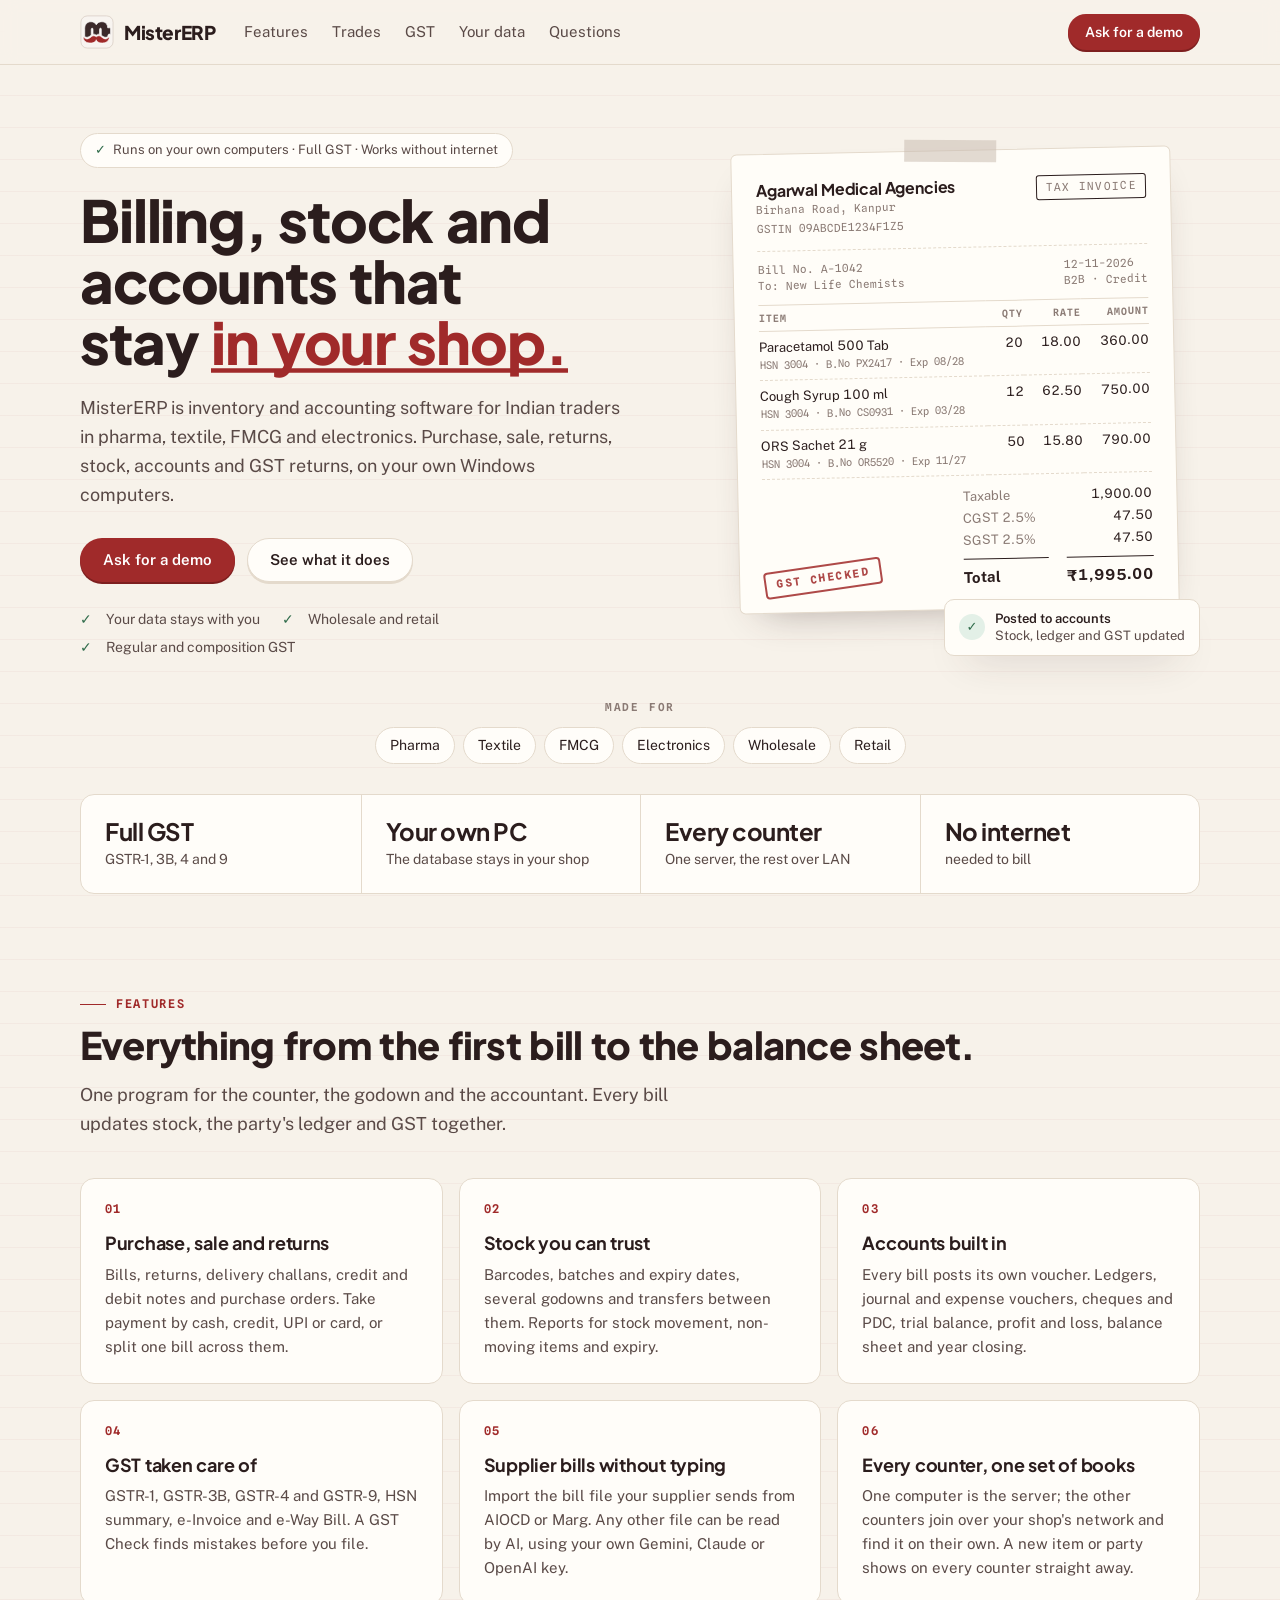
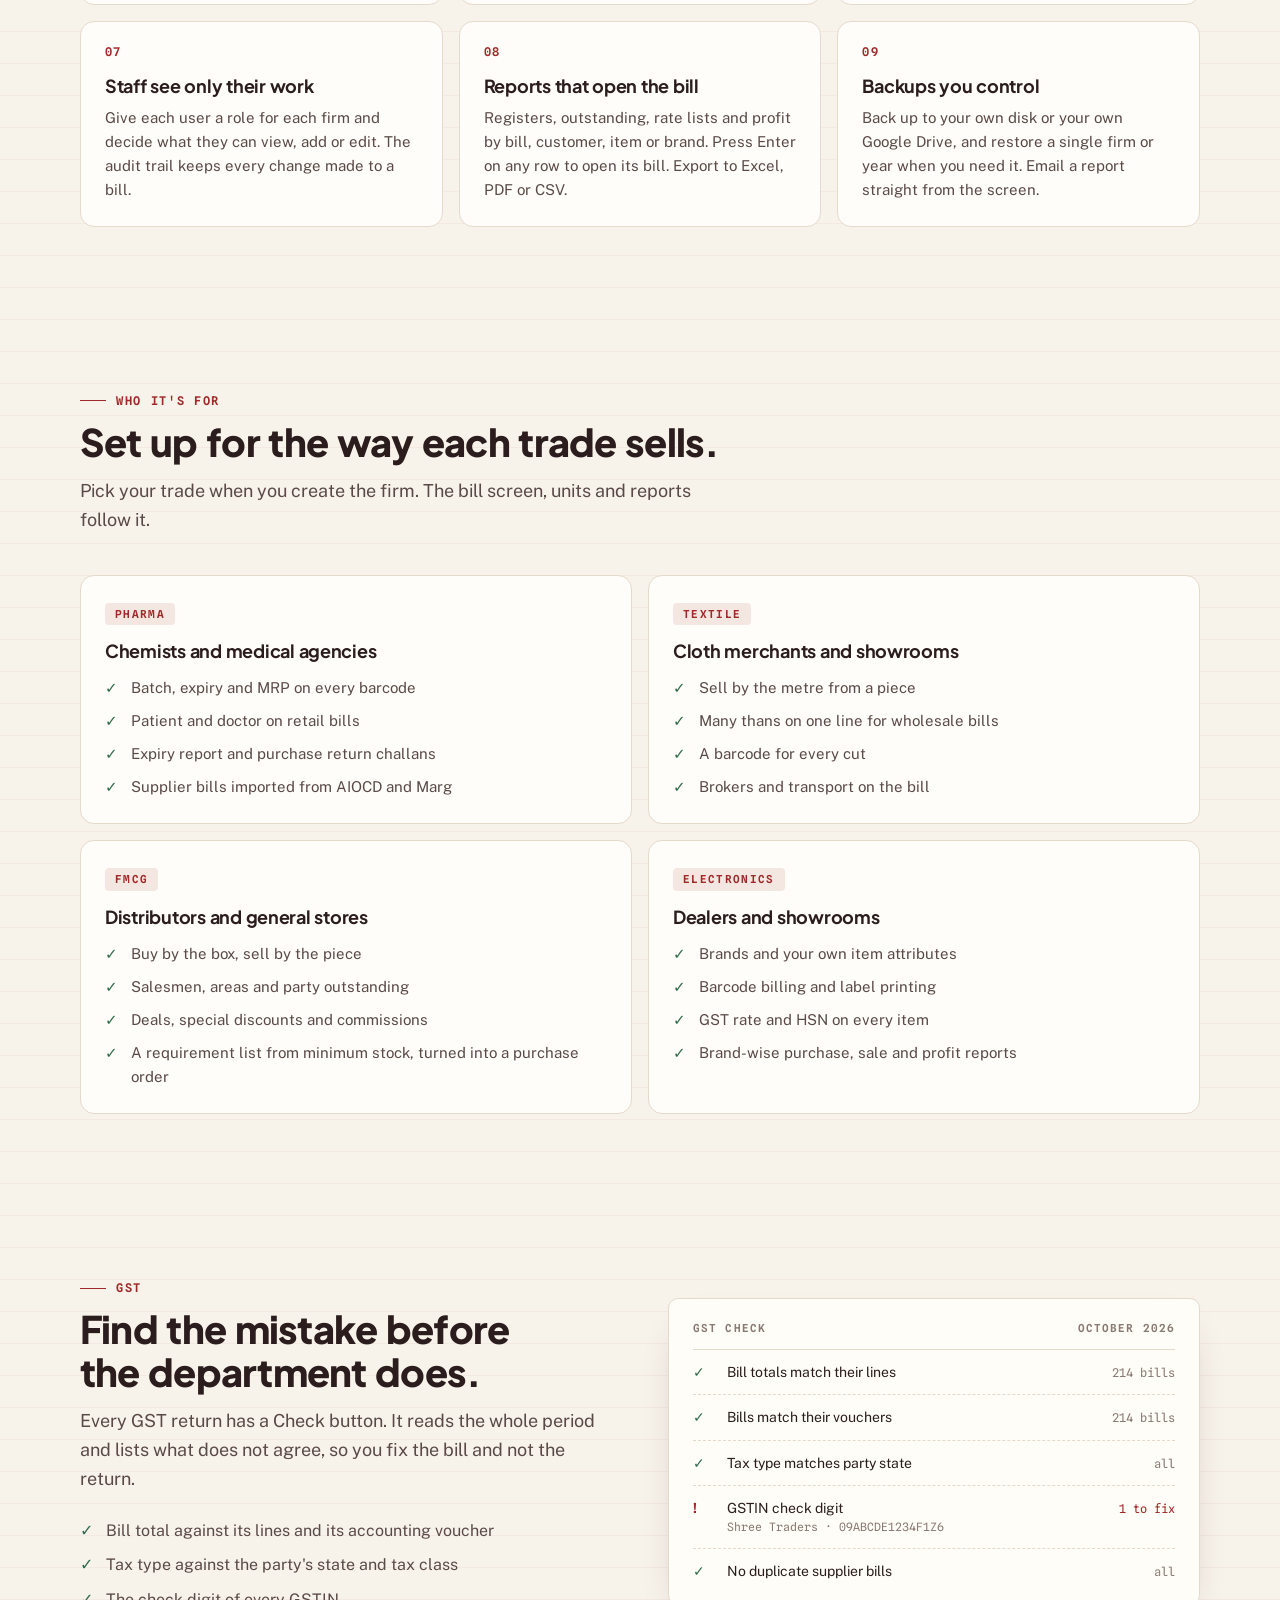
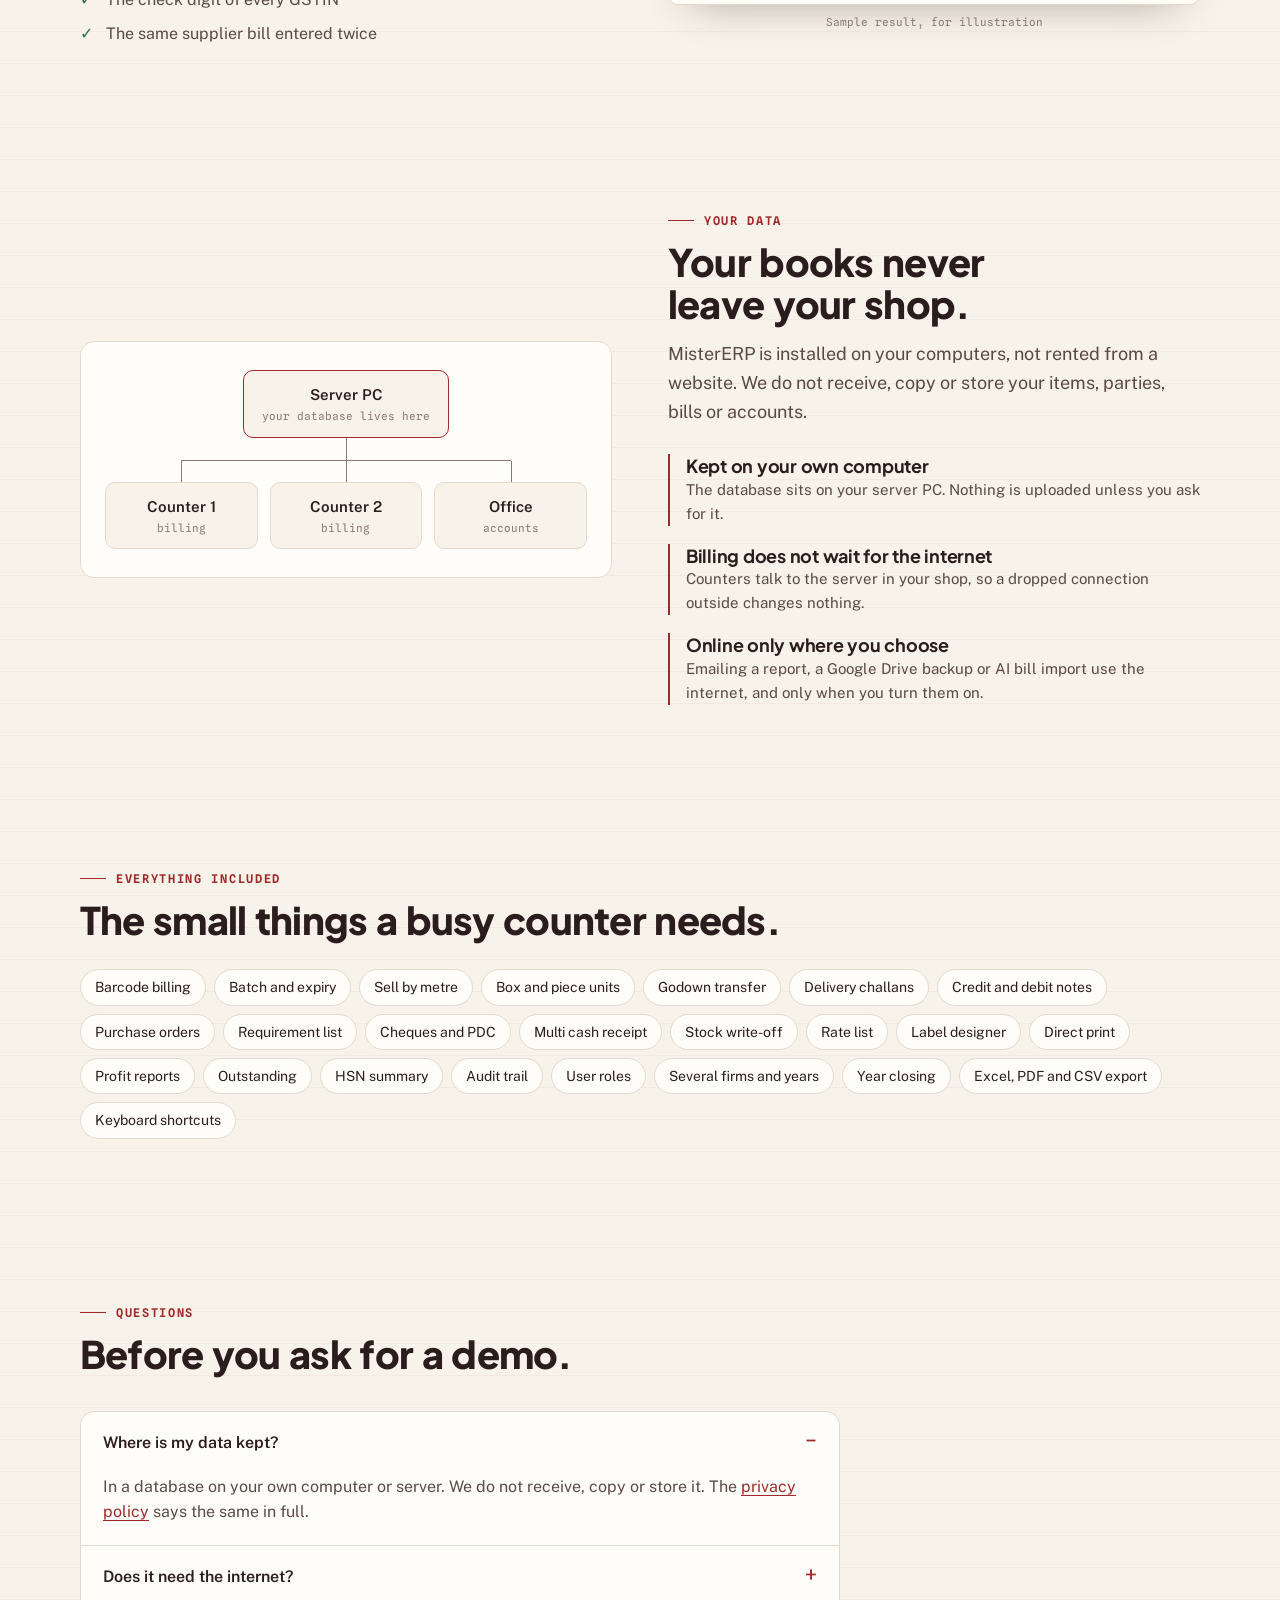
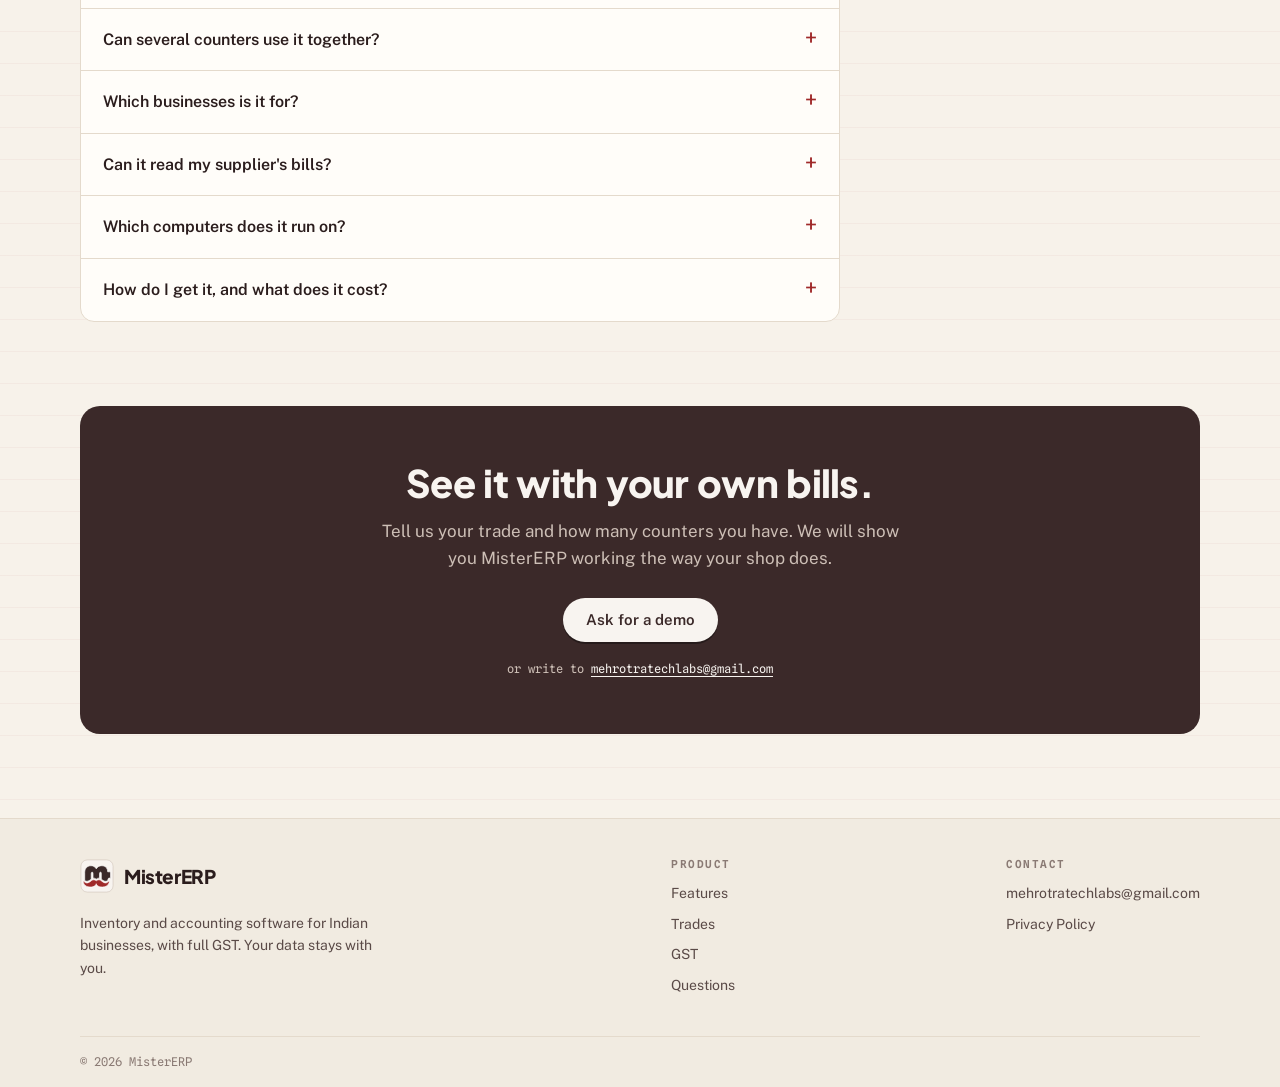
==== commit 8c0ecdf0: "Website: Google Fonts, light-only paper theme Headings in Plus Jakarta Sans, text in Public Sans, la" ====
--- a/index.html
+++ b/index.html
@@ -5,8 +5,7 @@
   <meta name="viewport" content="width=device-width, initial-scale=1">
   <title>MisterERP: billing, stock, accounts and GST for Indian traders</title>
   <meta name="description" content="MisterERP: inventory and accounting software for Indian businesses, with full GST. For pharma, textile, FMCG and electronics traders. Runs on your own Windows computers; your data stays with you.">
-  <meta name="theme-color" content="#f7f2ea" media="(prefers-color-scheme: light)">
-  <meta name="theme-color" content="#1a1413" media="(prefers-color-scheme: dark)">
+  <meta name="theme-color" content="#f7f2ea">
   <meta property="og:title" content="MisterERP">
   <meta property="og:description" content="Billing, stock, accounts and GST for Indian traders. Runs on your own computers.">
   <meta property="og:type" content="website">
@@ -15,6 +14,9 @@
   <link rel="icon" href="favicon.ico" sizes="48x48">
   <link rel="icon" href="favicon.svg" type="image/svg+xml">
   <link rel="apple-touch-icon" href="apple-touch-icon.png">
+  <link rel="preconnect" href="https://fonts.googleapis.com">
+  <link rel="preconnect" href="https://fonts.gstatic.com" crossorigin>
+  <link rel="stylesheet" href="https://fonts.googleapis.com/css2?family=Plus+Jakarta+Sans:wght@600..800&amp;family=Public+Sans:wght@400..700&amp;family=Spline+Sans+Mono:wght@400..700&amp;display=swap">
   <link rel="stylesheet" href="style.css">
 </head>
 <body>
--- a/style.css
+++ b/style.css
@@ -1,7 +1,7 @@
-/* MisterERP website: ruled-paper theme. System fonts only, no scripts. */
+/* MisterERP website: ruled-paper theme. Fonts from Google Fonts (linked in each page), no scripts. */
 
 :root {
-  color-scheme: light dark;
+  color-scheme: light;
   --paper: #f7f2ea;
   --card: #fffdf9;
   --ink: #2b1d1d;
@@ -18,26 +18,9 @@
   --band-ink: #f8f4f0;
   --band-muted: #cdbfb6;
   --shadow: 0 18px 40px -24px rgba(59, 41, 41, .45);
-  --sans: "Segoe UI Variable Text", "Segoe UI", system-ui, -apple-system, Roboto, "Helvetica Neue", Arial, sans-serif;
-  --display: "Segoe UI Variable Display", "Segoe UI", system-ui, -apple-system, Roboto, "Helvetica Neue", Arial, sans-serif;
-  --mono: ui-monospace, "Cascadia Mono", "Cascadia Code", Consolas, "SF Mono", Menlo, monospace;
-}
-
-@media (prefers-color-scheme: dark) {
-  :root {
-    --paper: #1a1413;
-    --card: #231b1a;
-    --ink: #f3ece4;
-    --body: #cbbeb6;
-    --muted: #96877f;
-    --line: #3a2e2c;
-    --rule: rgba(248, 244, 240, .03);
-    --accent: #e58a80;
-    --accent-soft: #3a2422;
-    --ok: #86c8a1;
-    --band: #2b1f1e;
-    --shadow: 0 18px 40px -24px rgba(0, 0, 0, .8);
-  }
+  --sans: "Public Sans", "Segoe UI Variable Text", "Segoe UI", system-ui, -apple-system, Roboto, "Helvetica Neue", Arial, sans-serif;
+  --display: "Plus Jakarta Sans", "Segoe UI Variable Display", "Segoe UI", system-ui, -apple-system, Roboto, "Helvetica Neue", Arial, sans-serif;
+  --mono: "Spline Sans Mono", ui-monospace, "Cascadia Mono", "Cascadia Code", Consolas, "SF Mono", Menlo, monospace;
 }
 
 *, *::before, *::after { box-sizing: border-box; }
@@ -55,10 +38,10 @@
 }
 main { flex: 1; }
 
-h1, h2, h3 { color: var(--ink); font-family: var(--display); font-weight: 700; letter-spacing: -.022em; margin: 0; text-wrap: balance; }
+h1, h2, h3 { color: var(--ink); font-family: var(--display); font-weight: 800; letter-spacing: -.02em; word-spacing: .06em; margin: 0; text-wrap: balance; }
 h1 { font-size: clamp(36px, 5.6vw, 58px); line-height: 1.05; }
 h2 { font-size: clamp(27px, 3.6vw, 38px); line-height: 1.12; }
-h3 { font-size: 18px; line-height: 1.3; letter-spacing: -.01em; }
+h3 { font-size: 18px; line-height: 1.3; font-weight: 700; letter-spacing: -.015em; }
 p { margin: 0; }
 a { color: var(--accent); text-underline-offset: 3px; }
 a:focus-visible, summary:focus-visible { outline: 2px solid var(--accent); outline-offset: 3px; border-radius: 4px; }
@@ -71,7 +54,7 @@
 /* Header */
 .top { position: sticky; top: 0; z-index: 10; background: color-mix(in srgb, var(--paper) 88%, transparent); backdrop-filter: blur(8px); -webkit-backdrop-filter: blur(8px); border-bottom: 1px solid var(--line); }
 .top .wrap { display: flex; align-items: center; gap: 28px; height: 64px; }
-.brand { display: inline-flex; align-items: center; gap: 10px; color: var(--ink); font: 700 19px/1 var(--display); letter-spacing: -.02em; text-decoration: none; }
+.brand { display: inline-flex; align-items: center; gap: 10px; color: var(--ink); font: 800 19px/1 var(--display); letter-spacing: -.02em; text-decoration: none; }
 .brand img { width: 34px; height: 34px; display: block; }
 .nav { display: flex; gap: 24px; margin-right: auto; }
 .nav a { color: var(--body); font-size: 15px; text-decoration: none; }
@@ -117,9 +100,8 @@
   .hero .wrap { grid-template-columns: 1fr; gap: 40px; }
 }
 
-/* Paper sheets: always light, like a printed page */
+/* Paper sheets */
 .sheet {
-  --ink: #2b1d1d; --body: #5a4a47; --muted: #8a7a74; --line: #e4dacc; --accent: #a02a2a; --ok: #2f6b4a;
   background: #fffdf8; color: var(--body); border: 1px solid var(--line); border-radius: 6px; box-shadow: var(--shadow);
 }
 .bill { position: relative; width: min(100%, 440px); margin-inline: auto; padding: 26px 24px 20px; font-size: 13px; line-height: 1.45; transform: rotate(-1.2deg); }
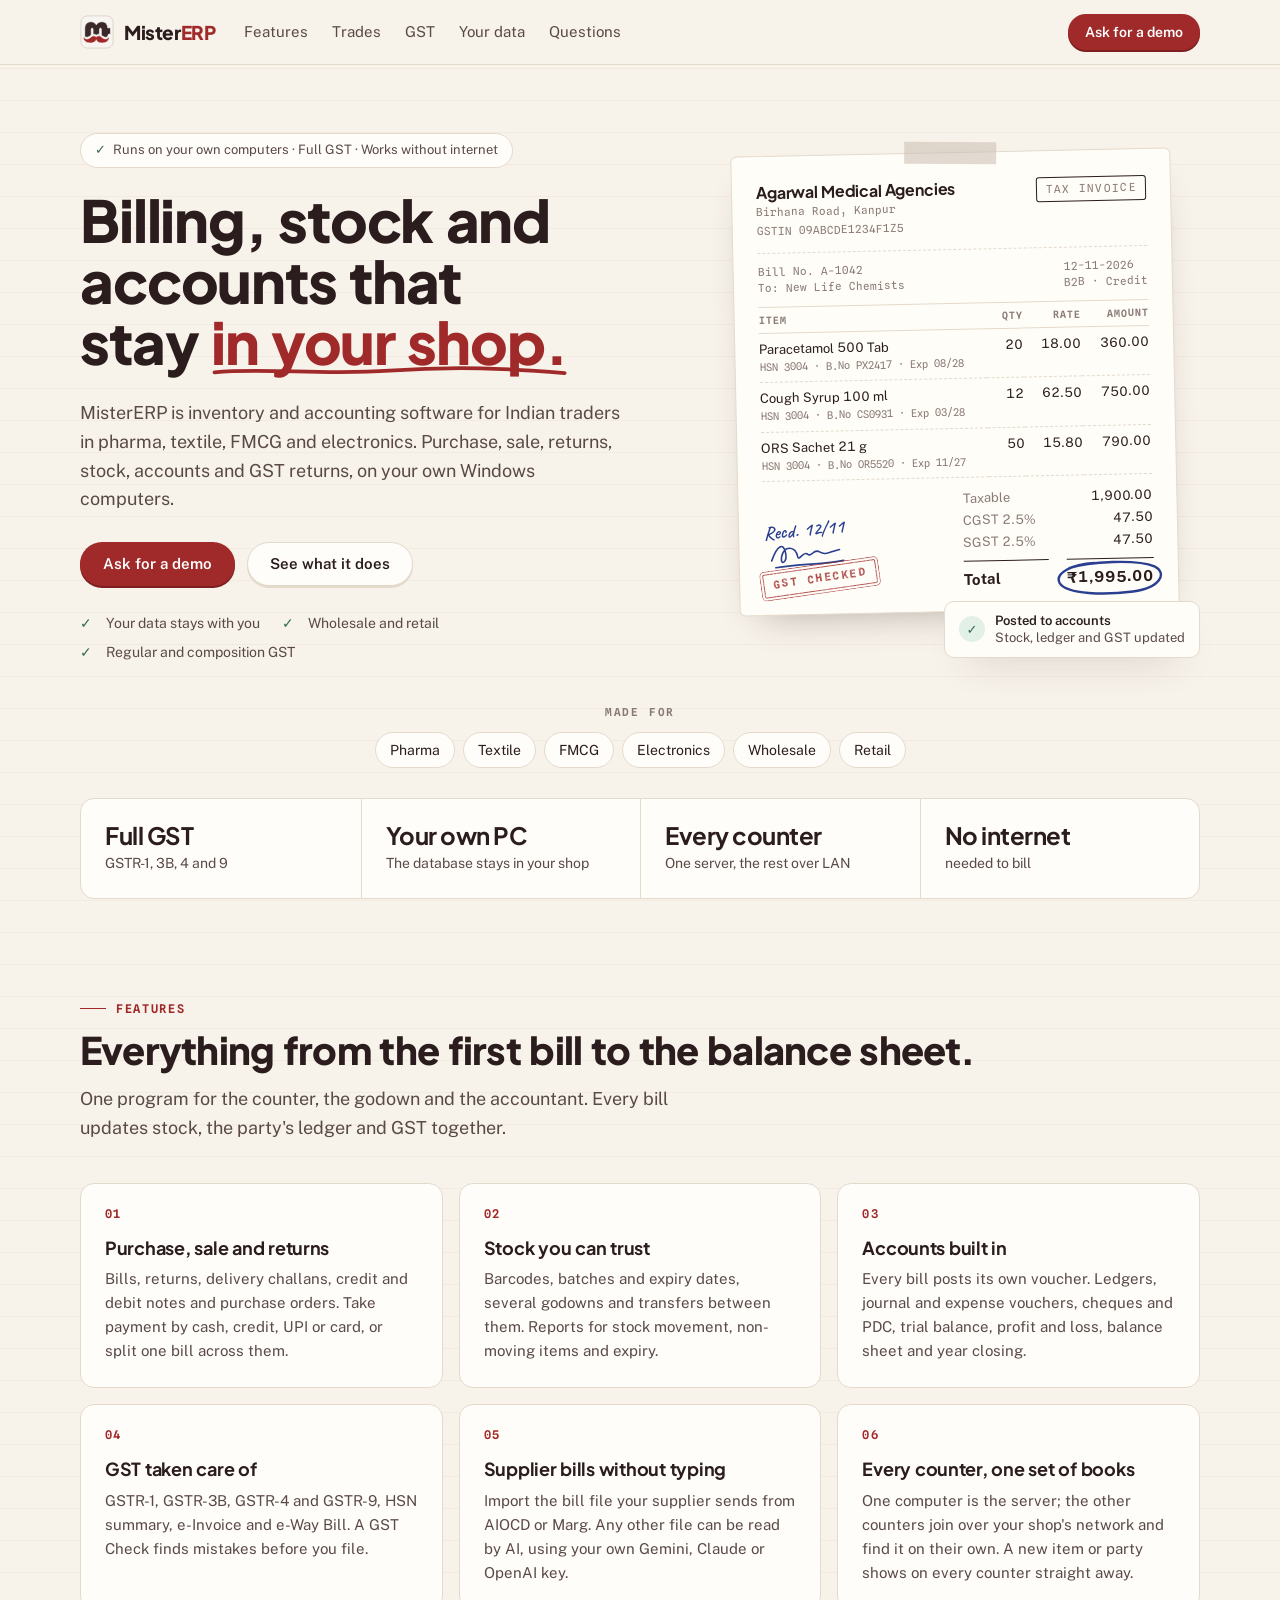
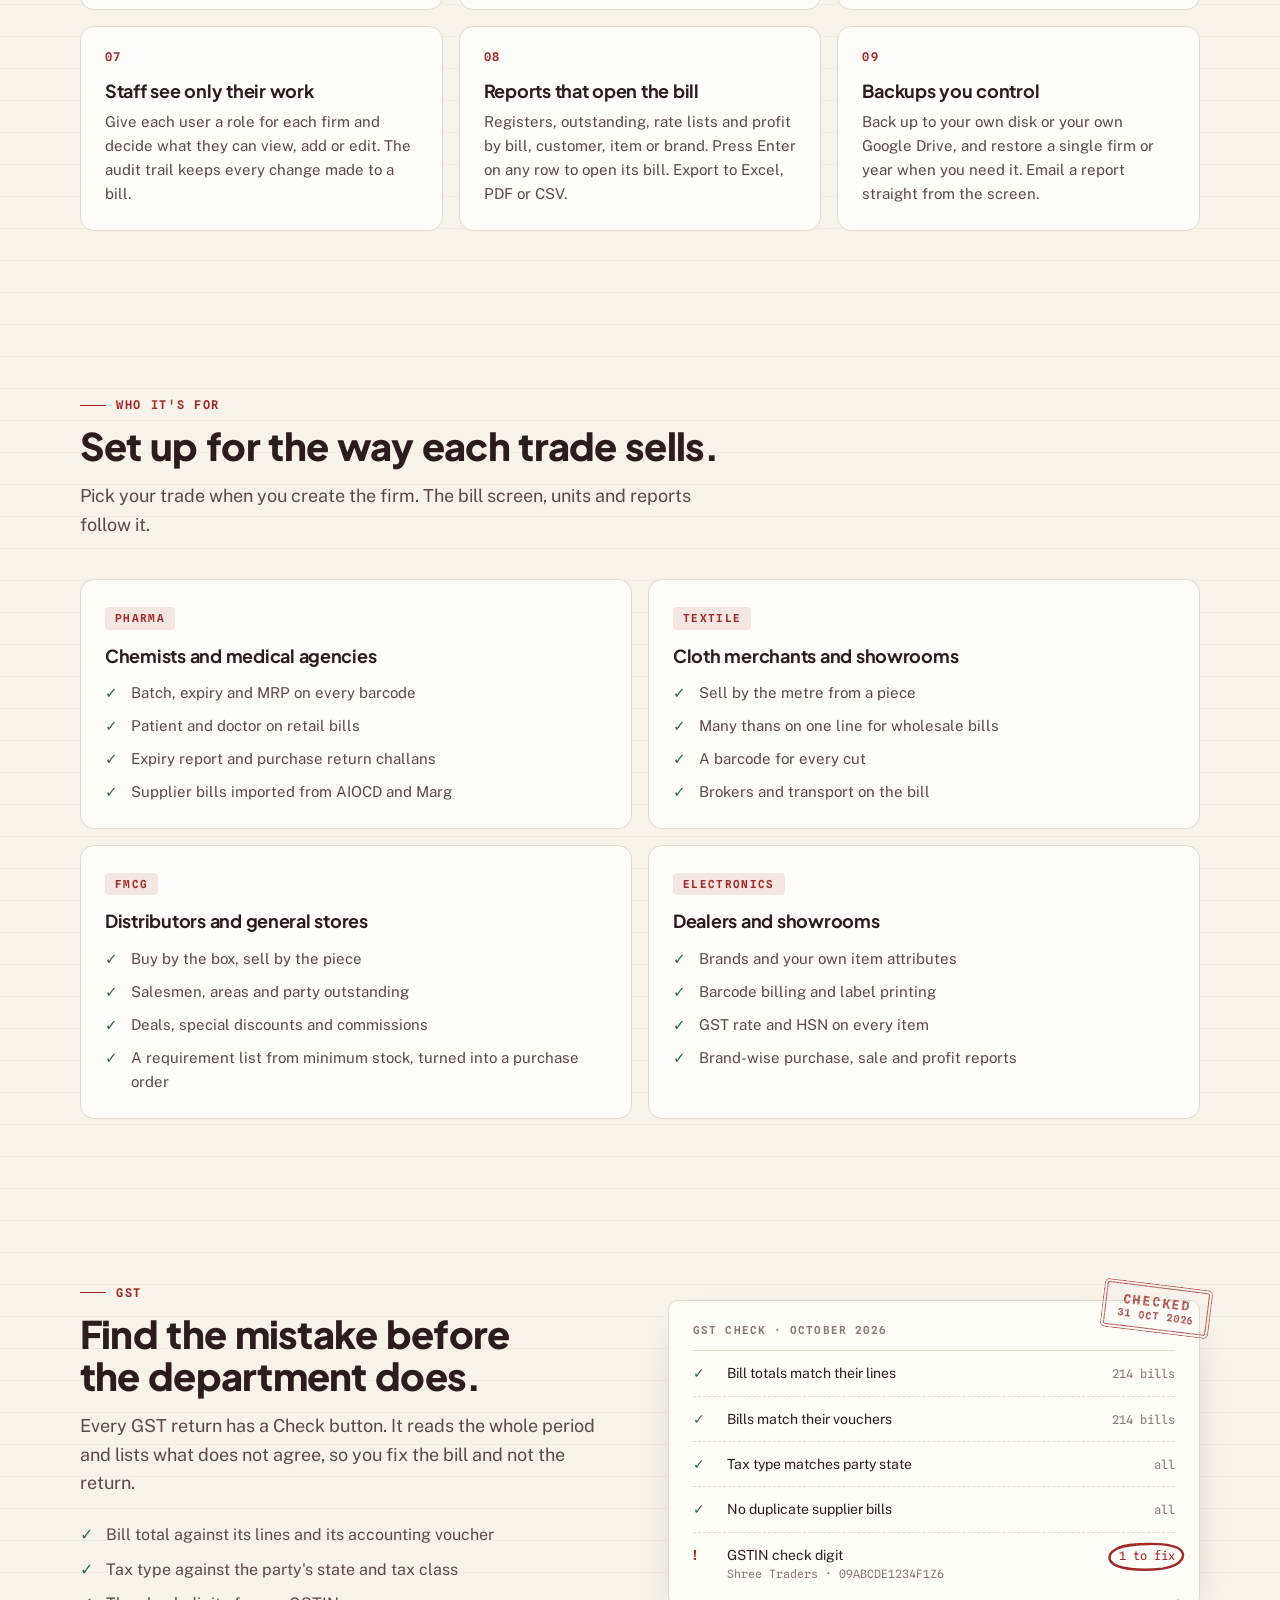
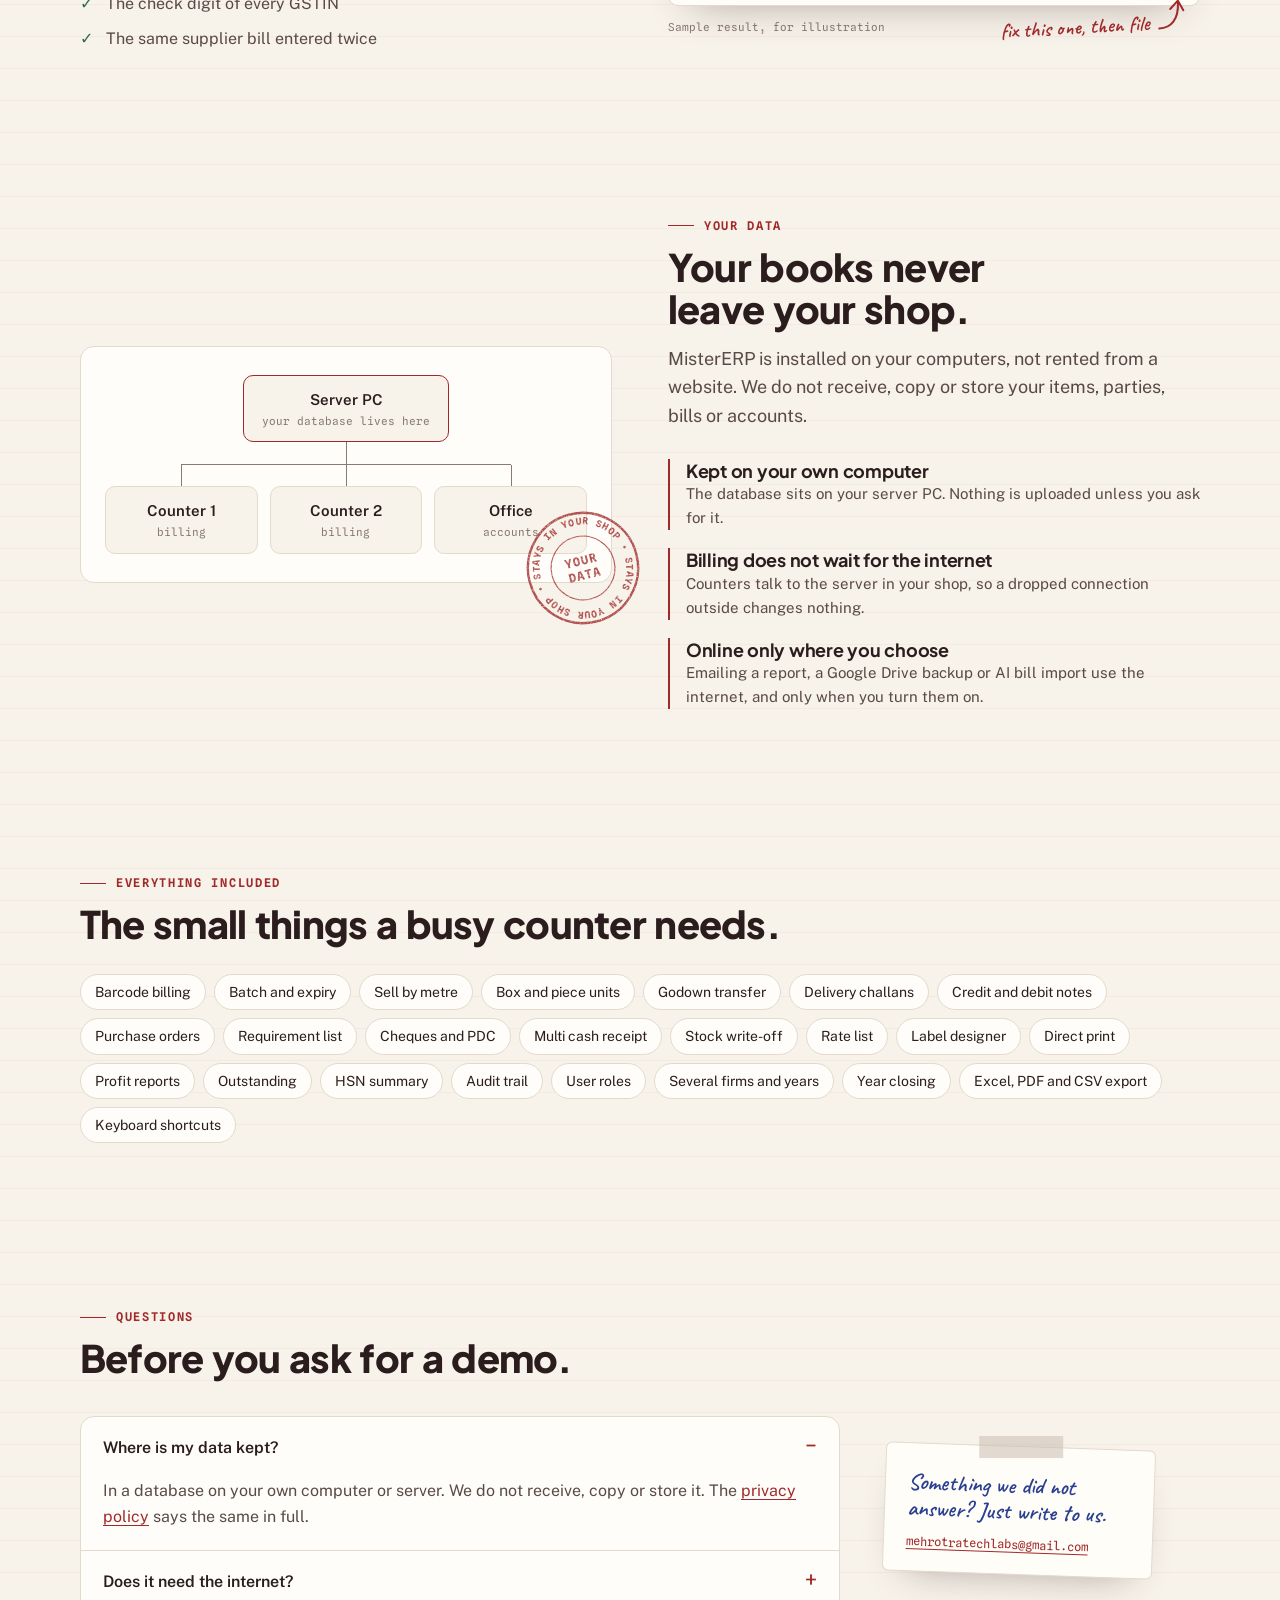
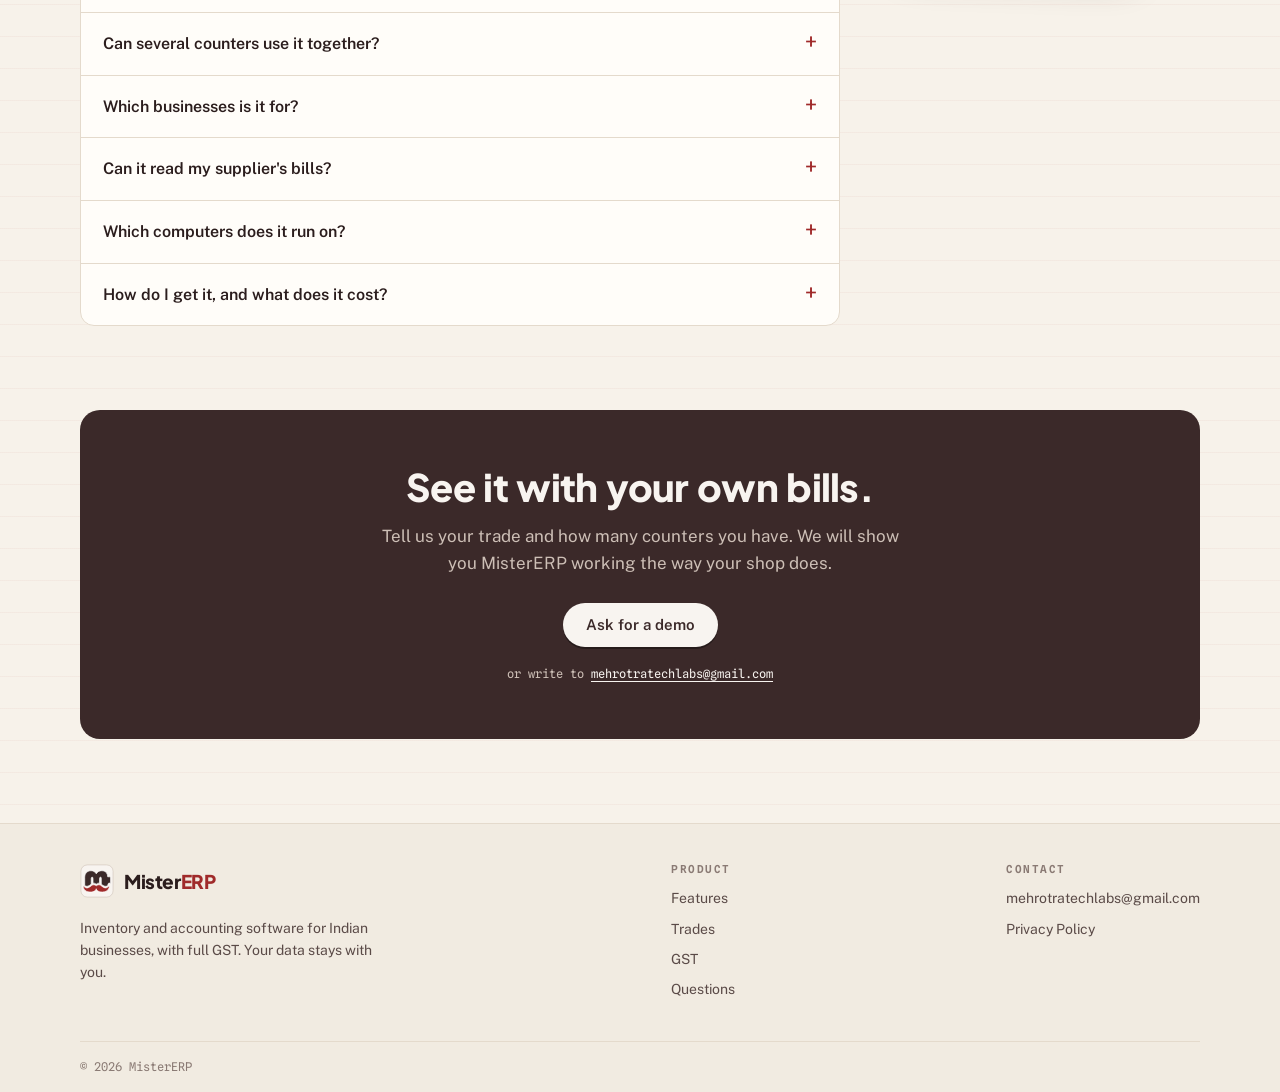
==== commit 4c50f642: "Website: handwriting, rubber stamps and a red ERP in the wordmark Pen-written notes (Caveat), a hand" ====
--- a/index.html
+++ b/index.html
@@ -16,13 +16,13 @@
   <link rel="apple-touch-icon" href="apple-touch-icon.png">
   <link rel="preconnect" href="https://fonts.googleapis.com">
   <link rel="preconnect" href="https://fonts.gstatic.com" crossorigin>
-  <link rel="stylesheet" href="https://fonts.googleapis.com/css2?family=Plus+Jakarta+Sans:wght@600..800&amp;family=Public+Sans:wght@400..700&amp;family=Spline+Sans+Mono:wght@400..700&amp;display=swap">
+  <link rel="stylesheet" href="https://fonts.googleapis.com/css2?family=Plus+Jakarta+Sans:wght@600..800&amp;family=Public+Sans:wght@400..700&amp;family=Spline+Sans+Mono:wght@400..700&amp;family=Caveat:wght@500..700&amp;display=swap">
   <link rel="stylesheet" href="style.css">
 </head>
 <body>
   <header class="top">
     <div class="wrap">
-      <a class="brand" href="./"><img src="favicon.svg" alt="" width="34" height="34">MisterERP</a>
+      <a class="brand" href="./"><img src="favicon.svg" alt="" width="34" height="34"><span>Mister<em>ERP</em></span></a>
       <nav class="nav" aria-label="Sections">
         <a href="#features">Features</a>
         <a href="#trades">Trades</a>
@@ -52,7 +52,7 @@
           </ul>
         </div>
 
-        <div class="hero-art" role="img" aria-label="Illustration: a GST tax invoice with batch numbers, tax split and total, and a note that the bill passed the GST Check.">
+        <div class="hero-art" role="img" aria-label="Illustration: a GST tax invoice with batch numbers, tax split and total, a GST checked stamp and a handwritten received note.">
           <div class="sheet bill" aria-hidden="true">
             <div class="bill-head">
               <div>
@@ -76,12 +76,16 @@
               </tbody>
             </table>
             <div class="bill-foot">
-              <span class="stamp">GST CHECKED</span>
+              <div class="bill-marks">
+                <span class="hand">Recd. 12/11</span>
+                <svg viewBox="0 0 78 30" fill="none" stroke="currentColor" stroke-width="1.6" stroke-linecap="round"><path d="M2 20C8 4 14 2 16 12s-6 14-4 4c3-12 14-10 16 0 1 6 6-6 10-2s6-6 12-2 10 0 20-2M6 27c24-4 49-2 68-6"/></svg>
+                <span class="stamp">GST checked</span>
+              </div>
               <dl class="bill-sum">
                 <dt>Taxable</dt><dd>1,900.00</dd>
                 <dt>CGST 2.5%</dt><dd>47.50</dd>
                 <dt>SGST 2.5%</dt><dd>47.50</dd>
-                <dt class="total">Total</dt><dd class="total">₹1,995.00</dd>
+                <dt class="total">Total</dt><dd class="total"><span class="circled">₹1,995.00</span></dd>
               </dl>
             </div>
           </div>
@@ -235,16 +239,20 @@
         </div>
         <div>
           <div class="sheet check" role="img" aria-label="Illustration: a GST Check result with four checks passed and one GSTIN to correct.">
-            <div class="check-head" aria-hidden="true"><span>GST Check</span><span>October 2026</span></div>
+            <div class="check-head" aria-hidden="true"><span>GST Check · October 2026</span></div>
+            <span class="stamp big" aria-hidden="true">Checked<small>31 Oct 2026</small></span>
             <ul aria-hidden="true">
               <li><i>✓</i>Bill totals match their lines<span>214 bills</span></li>
               <li><i>✓</i>Bills match their vouchers<span>214 bills</span></li>
               <li><i>✓</i>Tax type matches party state<span>all</span></li>
-              <li class="warn"><i>!</i><div>GSTIN check digit<small>Shree Traders · 09ABCDE1234F1Z6</small></div><span>1 to fix</span></li>
               <li><i>✓</i>No duplicate supplier bills<span>all</span></li>
+              <li class="warn"><i>!</i><div>GSTIN check digit<small>Shree Traders · 09ABCDE1234F1Z6</small></div><span><span class="circled red">1 to fix</span></span></li>
             </ul>
           </div>
-          <p class="art-note">Sample result, for illustration</p>
+          <div class="check-notes" aria-hidden="true">
+            <p class="art-note">Sample result, for illustration</p>
+            <p class="hand red">fix this one, then file<svg viewBox="0 0 30 34" fill="none" stroke="currentColor" stroke-width="2" stroke-linecap="round" stroke-linejoin="round"><path d="M3 30c12 0 20-8 20-25M15 11l8-8 5 10"/></svg></p>
+          </div>
         </div>
       </div>
     </section>
@@ -261,6 +269,14 @@
                 <span class="node">Counter 2<small>billing</small></span>
                 <span class="node">Office<small>accounts</small></span>
               </div>
+              <svg class="seal" viewBox="0 0 120 120">
+                <defs><path id="seal-arc" d="M15 60a45 45 0 1 1 90 0a45 45 0 1 1-90 0"/></defs>
+                <circle cx="60" cy="60" r="57" stroke-width="2.5"/>
+                <circle cx="60" cy="60" r="33" stroke-width="1.2"/>
+                <text><textPath href="#seal-arc" textLength="276">STAYS IN YOUR SHOP • STAYS IN YOUR SHOP • </textPath></text>
+                <text class="mid" x="60" y="57" text-anchor="middle">YOUR</text>
+                <text class="mid" x="60" y="72" text-anchor="middle">DATA</text>
+              </svg>
             </div>
           </div>
         </div>
@@ -323,35 +339,38 @@
       <div class="wrap">
         <p class="kicker">Questions</p>
         <h2>Before you ask for a demo.</h2>
-        <div class="faq">
-          <details open>
-            <summary>Where is my data kept?</summary>
-            <p>In a database on your own computer or server. We do not receive, copy or store it. The <a href="privacy.html">privacy policy</a> says the same in full.</p>
-          </details>
-          <details>
-            <summary>Does it need the internet?</summary>
-            <p>Not for billing, stock, accounts or reports. The internet is used only for what you turn on yourself: emailing reports, backups to your Google Drive and AI bill import.</p>
-          </details>
-          <details>
-            <summary>Can several counters use it together?</summary>
-            <p>Yes. One computer is the server and the other counters connect over your shop's network. They find the server on their own, even after its address changes.</p>
-          </details>
-          <details>
-            <summary>Which businesses is it for?</summary>
-            <p>Pharma, textile, FMCG and electronics traders, wholesale or retail, registered as regular or composition dealers under GST.</p>
-          </details>
-          <details>
-            <summary>Can it read my supplier's bills?</summary>
-            <p>Yes. Purchase import reads the AIOCD invoice file and Marg's bill export formats. A file it cannot read can be passed to AI import, which runs on your own Gemini, Claude or OpenAI key.</p>
-          </details>
-          <details>
-            <summary>Which computers does it run on?</summary>
-            <p>Windows 10 and Windows 11.</p>
-          </details>
-          <details>
-            <summary>How do I get it, and what does it cost?</summary>
-            <p>Write to <a href="mailto:mehrotratechlabs@gmail.com?subject=MisterERP%20demo">mehrotratechlabs@gmail.com</a>. We will show it to you with your own kind of bills and tell you the price for your shop.</p>
-          </details>
+        <div class="faq-row">
+          <div class="faq">
+            <details open>
+              <summary>Where is my data kept?</summary>
+              <p>In a database on your own computer or server. We do not receive, copy or store it. The <a href="privacy.html">privacy policy</a> says the same in full.</p>
+            </details>
+            <details>
+              <summary>Does it need the internet?</summary>
+              <p>Not for billing, stock, accounts or reports. The internet is used only for what you turn on yourself: emailing reports, backups to your Google Drive and AI bill import.</p>
+            </details>
+            <details>
+              <summary>Can several counters use it together?</summary>
+              <p>Yes. One computer is the server and the other counters connect over your shop's network. They find the server on their own, even after its address changes.</p>
+            </details>
+            <details>
+              <summary>Which businesses is it for?</summary>
+              <p>Pharma, textile, FMCG and electronics traders, wholesale or retail, registered as regular or composition dealers under GST.</p>
+            </details>
+            <details>
+              <summary>Can it read my supplier's bills?</summary>
+              <p>Yes. Purchase import reads the AIOCD invoice file and Marg's bill export formats. A file it cannot read can be passed to AI import, which runs on your own Gemini, Claude or OpenAI key.</p>
+            </details>
+            <details>
+              <summary>Which computers does it run on?</summary>
+              <p>Windows 10 and Windows 11.</p>
+            </details>
+            <details>
+              <summary>How do I get it, and what does it cost?</summary>
+              <p>Write to <a href="mailto:mehrotratechlabs@gmail.com?subject=MisterERP%20demo">mehrotratechlabs@gmail.com</a>. We will show it to you with your own kind of bills and tell you the price for your shop.</p>
+            </details>
+          </div>
+          <aside class="sheet pinned hand">Something we did not answer? Just write to us.<a href="mailto:mehrotratechlabs@gmail.com">mehrotratechlabs@gmail.com</a></aside>
         </div>
       </div>
     </section>
@@ -371,7 +390,7 @@
   <footer class="foot">
     <div class="wrap">
       <div>
-        <a class="brand" href="./"><img src="favicon.svg" alt="" width="34" height="34">MisterERP</a>
+        <a class="brand" href="./"><img src="favicon.svg" alt="" width="34" height="34"><span>Mister<em>ERP</em></span></a>
         <p>Inventory and accounting software for Indian businesses, with full GST. Your data stays with you.</p>
       </div>
       <nav aria-label="Product">
--- a/style.css
+++ b/style.css
@@ -20,6 +20,9 @@
   --shadow: 0 18px 40px -24px rgba(59, 41, 41, .45);
   --sans: "Public Sans", "Segoe UI Variable Text", "Segoe UI", system-ui, -apple-system, Roboto, "Helvetica Neue", Arial, sans-serif;
   --display: "Plus Jakarta Sans", "Segoe UI Variable Display", "Segoe UI", system-ui, -apple-system, Roboto, "Helvetica Neue", Arial, sans-serif;
+  --hand: "Caveat", "Segoe Print", "Bradley Hand", cursive;
+  --pen: #2a3f8f;
+  --ink-mask: url("data:image/svg+xml,%3Csvg xmlns='http://www.w3.org/2000/svg' width='220' height='220'%3E%3Cfilter id='n' x='0' y='0' width='100%25' height='100%25'%3E%3CfeTurbulence type='fractalNoise' baseFrequency='.85' numOctaves='2' seed='7'/%3E%3CfeColorMatrix values='0 0 0 0 0  0 0 0 0 0  0 0 0 0 0  -2.4 0 0 0 2.15'/%3E%3C/filter%3E%3Crect width='100%25' height='100%25' filter='url(%23n)'/%3E%3C/svg%3E");
   --mono: "Spline Sans Mono", ui-monospace, "Cascadia Mono", "Cascadia Code", Consolas, "SF Mono", Menlo, monospace;
 }
 
@@ -56,6 +59,7 @@
 .top .wrap { display: flex; align-items: center; gap: 28px; height: 64px; }
 .brand { display: inline-flex; align-items: center; gap: 10px; color: var(--ink); font: 800 19px/1 var(--display); letter-spacing: -.02em; text-decoration: none; }
 .brand img { width: 34px; height: 34px; display: block; }
+.brand em { font-style: normal; color: var(--accent); }
 .nav { display: flex; gap: 24px; margin-right: auto; }
 .nav a { color: var(--body); font-size: 15px; text-decoration: none; }
 .nav a:hover { color: var(--ink); }
@@ -90,7 +94,7 @@
 .hero .wrap > *, .split > * { min-width: 0; }
 .pill { display: inline-block; margin-bottom: 22px; padding: 6px 14px; border: 1px solid var(--line); border-radius: 999px; background: var(--card); color: var(--body); font-size: 13px; }
 .pill b { margin-right: 4px; color: var(--ok); }
-.hero h1 em { font-style: normal; color: var(--accent); box-shadow: inset 0 -.09em 0 var(--paper), inset 0 -.17em 0 var(--accent); }
+.hero h1 em { display: inline-block; padding-bottom: .08em; font-style: normal; color: var(--accent); background: url("data:image/svg+xml,%3Csvg xmlns='http://www.w3.org/2000/svg' viewBox='0 0 300 14' preserveAspectRatio='none'%3E%3Cpath d='M3 8 C 45 2 95 12 150 6 S 250 3 297 9' fill='none' stroke='%23a02a2a' stroke-width='4' stroke-linecap='round' vector-effect='non-scaling-stroke'/%3E%3C/svg%3E") no-repeat 0 100% / 100% .2em; }
 .hero .lede { max-width: 540px; margin-top: 22px; }
 .cta { display: flex; flex-wrap: wrap; gap: 12px; margin-top: 28px; }
 .hero .ticks { display: flex; flex-wrap: wrap; gap: 6px 22px; margin-top: 26px; font-size: 14px; }
@@ -122,17 +126,35 @@
 .bill-sum dt { color: var(--muted); }
 .bill-sum dd { margin: 0; color: var(--ink); text-align: right; }
 .bill-sum .total { margin-top: 5px; padding-top: 7px; border-top: 1px solid var(--ink); color: var(--ink); font-weight: 700; font-size: 15px; }
-.stamp { padding: 5px 10px; border: 2px solid var(--accent); border-radius: 4px; color: var(--accent); font: 700 11px/1.2 var(--mono); letter-spacing: .14em; transform: rotate(-7deg); opacity: .85; white-space: nowrap; }
+.stamp { display: inline-block; padding: 4px 9px; border: 4px double currentColor; border-radius: 5px; color: var(--accent); font: 700 11px/1.25 var(--mono); letter-spacing: .14em; text-align: center; text-transform: uppercase; white-space: nowrap; transform: rotate(-7deg); opacity: .84; -webkit-mask: var(--ink-mask) 0 0 / 150px; mask: var(--ink-mask) 0 0 / 150px; }
+.stamp small { display: block; font-size: .78em; letter-spacing: .1em; }
+.stamp.big { padding: 6px 12px; font-size: 13px; }
+
+/* Pen marks */
+.hand { color: var(--pen); font: 600 21px/1.15 var(--hand); }
+.hand.red { color: var(--accent); }
+.circled { position: relative; display: inline-block; }
+.circled::after { content: ""; position: absolute; inset: -6px -11px -7px -12px; background: url("data:image/svg+xml,%3Csvg xmlns='http://www.w3.org/2000/svg' viewBox='0 0 200 60' preserveAspectRatio='none'%3E%3Cpath d='M26 13 C 62 2 150 0 181 13 C 205 25 191 49 141 55 C 91 60 21 58 8 38 C -1 21 31 6 72 5' fill='none' stroke='%232a3f8f' stroke-width='2.4' stroke-linecap='round' vector-effect='non-scaling-stroke'/%3E%3C/svg%3E") no-repeat center / 100% 100%; pointer-events: none; }
+.circled.red::after { background-image: url("data:image/svg+xml,%3Csvg xmlns='http://www.w3.org/2000/svg' viewBox='0 0 200 60' preserveAspectRatio='none'%3E%3Cpath d='M26 13 C 62 2 150 0 181 13 C 205 25 191 49 141 55 C 91 60 21 58 8 38 C -1 21 31 6 72 5' fill='none' stroke='%23a02a2a' stroke-width='2.4' stroke-linecap='round' vector-effect='non-scaling-stroke'/%3E%3C/svg%3E"); }
+.bill-marks { display: grid; justify-items: start; gap: 2px; }
+.bill-marks .hand { font-size: 19px; transform: rotate(-4deg); }
+.bill-marks svg { display: block; width: 78px; height: 30px; margin: -4px 0 -8px 6px; color: var(--pen); }
+.bill-marks .stamp { margin-left: -4px; }
 @media (max-width: 480px) {
   .bill { padding-inline: 18px; }
   .bill-foot { gap: 10px; }
   .bill-sum { min-width: 150px; gap: 3px 12px; }
-  .stamp { padding: 4px 6px; font-size: 9px; letter-spacing: .08em; }
+  .bill .stamp { padding: 3px 5px; font-size: 9px; letter-spacing: .08em; }
+  .bill-marks .hand { font-size: 17px; }
 }
 .slip { position: absolute; right: 0; bottom: 0; display: flex; gap: 10px; align-items: center; padding: 10px 14px; border-radius: 10px; font-size: 13px; line-height: 1.35; }
 .slip i { display: grid; place-items: center; width: 26px; height: 26px; flex: none; border-radius: 50%; background: #e3f0e7; color: var(--ok); font-style: normal; font-weight: 700; }
 .slip b { display: block; }
 .art-note { margin-top: 10px; text-align: center; color: var(--muted); font: 11px/1.4 var(--mono); }
+.check-notes { display: flex; justify-content: space-between; align-items: flex-start; gap: 12px; margin-top: 8px; }
+.check-notes .art-note { margin-top: 6px; text-align: left; }
+.check-notes .hand { display: flex; align-items: flex-start; gap: 6px; margin-right: 14px; transform: rotate(-3deg); white-space: nowrap; }
+.check-notes svg { width: 30px; height: 34px; margin-top: -12px; flex: none; }
 
 /* Facts strip */
 .facts { padding: 0 0 20px; }
@@ -175,7 +197,8 @@
 .points p { font-size: 15px; }
 
 /* GST Check sheet */
-.check { padding: 22px 24px; border-radius: 10px; font-size: 14px; }
+.check { position: relative; padding: 22px 24px; border-radius: 10px; font-size: 14px; }
+.check > .stamp { position: absolute; top: -17px; right: -12px; transform: rotate(7deg); }
 .check-head { display: flex; justify-content: space-between; gap: 12px; padding-bottom: 12px; border-bottom: 1px solid var(--line); color: var(--muted); font: 600 11px/1.4 var(--mono); letter-spacing: .1em; text-transform: uppercase; }
 .check ul { list-style: none; margin: 0; padding: 0; }
 .check li { display: grid; grid-template-columns: 24px 1fr auto; gap: 10px; align-items: baseline; padding: 11px 0; border-bottom: 1px dashed var(--line); color: var(--ink); }
@@ -186,7 +209,12 @@
 .check li.warn i, .check li.warn span { color: var(--accent); }
 
 /* LAN diagram */
-.lan { padding: 28px 24px; border: 1px solid var(--line); border-radius: 14px; background: var(--card); text-align: center; }
+.lan { position: relative; padding: 28px 24px; border: 1px solid var(--line); border-radius: 14px; background: var(--card); text-align: center; }
+.seal { position: absolute; right: -30px; bottom: -44px; width: 116px; height: 116px; color: var(--accent); opacity: .8; transform: rotate(-14deg); -webkit-mask: var(--ink-mask) 0 0 / 150px; mask: var(--ink-mask) 0 0 / 150px; }
+.seal circle { fill: none; stroke: currentColor; }
+.seal text { fill: currentColor; font: 700 10px var(--mono); letter-spacing: .06em; }
+.seal .mid { font-size: 12.5px; letter-spacing: .1em; }
+@media (max-width: 900px) { .seal { right: 2px; bottom: -52px; width: 100px; height: 100px; } }
 .node { display: inline-block; padding: 12px 18px; border: 1px solid var(--line); border-radius: 10px; background: var(--paper); color: var(--ink); font-weight: 600; font-size: 15px; }
 .node small { display: block; margin-top: 2px; color: var(--muted); font: 11px/1.4 var(--mono); font-weight: 400; }
 .node.main { border-color: var(--accent); }
@@ -197,7 +225,12 @@
 .lan-row .node::before { content: ""; position: absolute; left: 50%; top: -22px; width: 1px; height: 21px; background: var(--muted); }
 
 /* Questions */
-.faq { max-width: 760px; margin-top: 36px; border: 1px solid var(--line); border-radius: 14px; background: var(--card); }
+.faq-row { display: grid; grid-template-columns: minmax(0, 760px) minmax(0, 1fr); gap: 44px; align-items: start; margin-top: 36px; }
+.faq { border: 1px solid var(--line); border-radius: 14px; background: var(--card); }
+.pinned { position: relative; max-width: 270px; margin-top: 30px; padding: 26px 22px 20px; transform: rotate(2deg); font-size: 23px; }
+.pinned::before { content: ""; position: absolute; top: -11px; left: 50%; width: 84px; height: 22px; margin-left: -42px; background: rgba(203, 189, 178, .55); transform: rotate(-2deg); }
+.pinned a { display: block; margin-top: 10px; font: 12px/1.5 var(--mono); word-break: break-all; }
+@media (max-width: 900px) { .faq-row { grid-template-columns: 1fr; gap: 12px; } .pinned { margin-inline: auto; } }
 .faq details { border-bottom: 1px solid var(--line); }
 .faq details:last-child { border-bottom: 0; }
 .faq summary { display: flex; justify-content: space-between; gap: 16px; padding: 18px 22px; color: var(--ink); font-weight: 600; cursor: pointer; list-style: none; }
@@ -237,6 +270,7 @@
 .prose li { margin-bottom: 8px; }
 .prose.center { text-align: center; }
 .prose.center .lede { margin-inline: auto; }
-.prose.center .date { margin-bottom: 10px; }
+.prose.center .stamp { margin-bottom: 22px; }
+.prose.center .hand { font-size: 26px; }
 .prose.center .cta { justify-content: center; }
 @media (max-width: 600px) { .prose { padding: 28px 22px; } }
